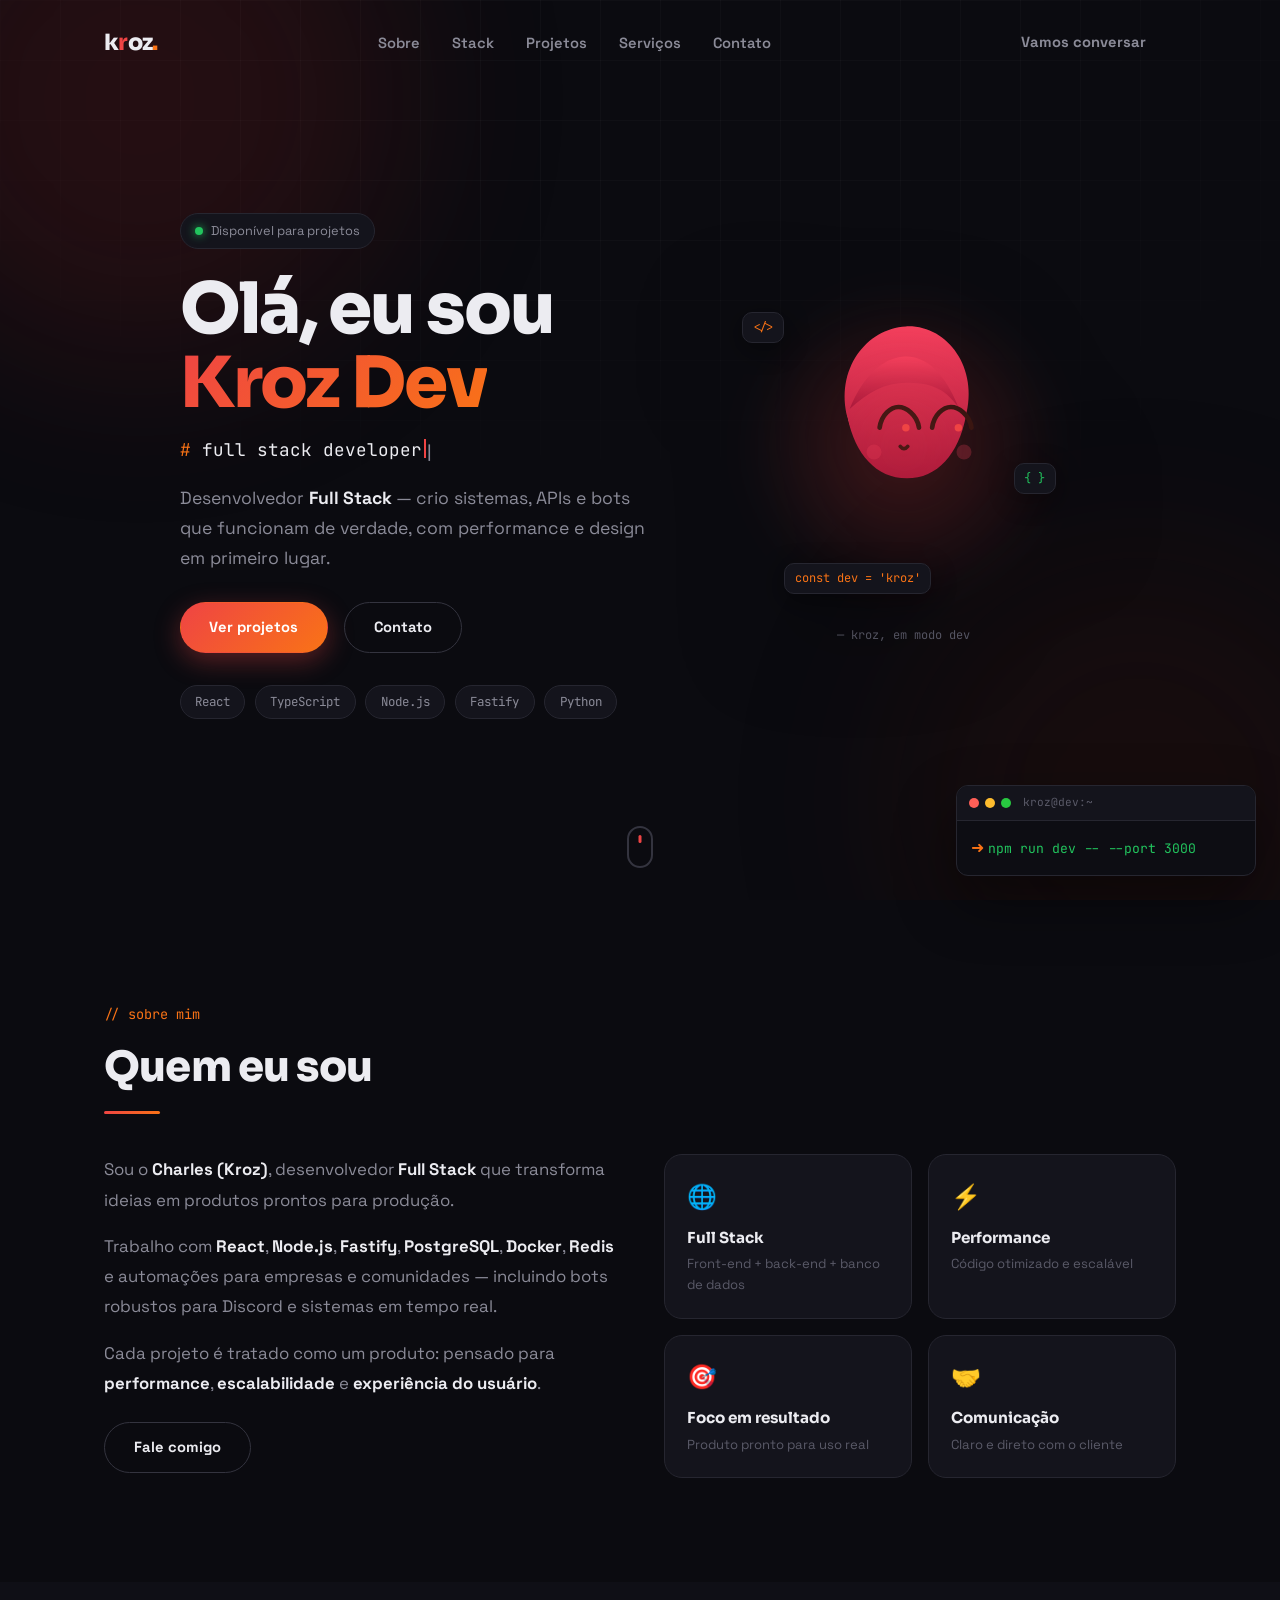
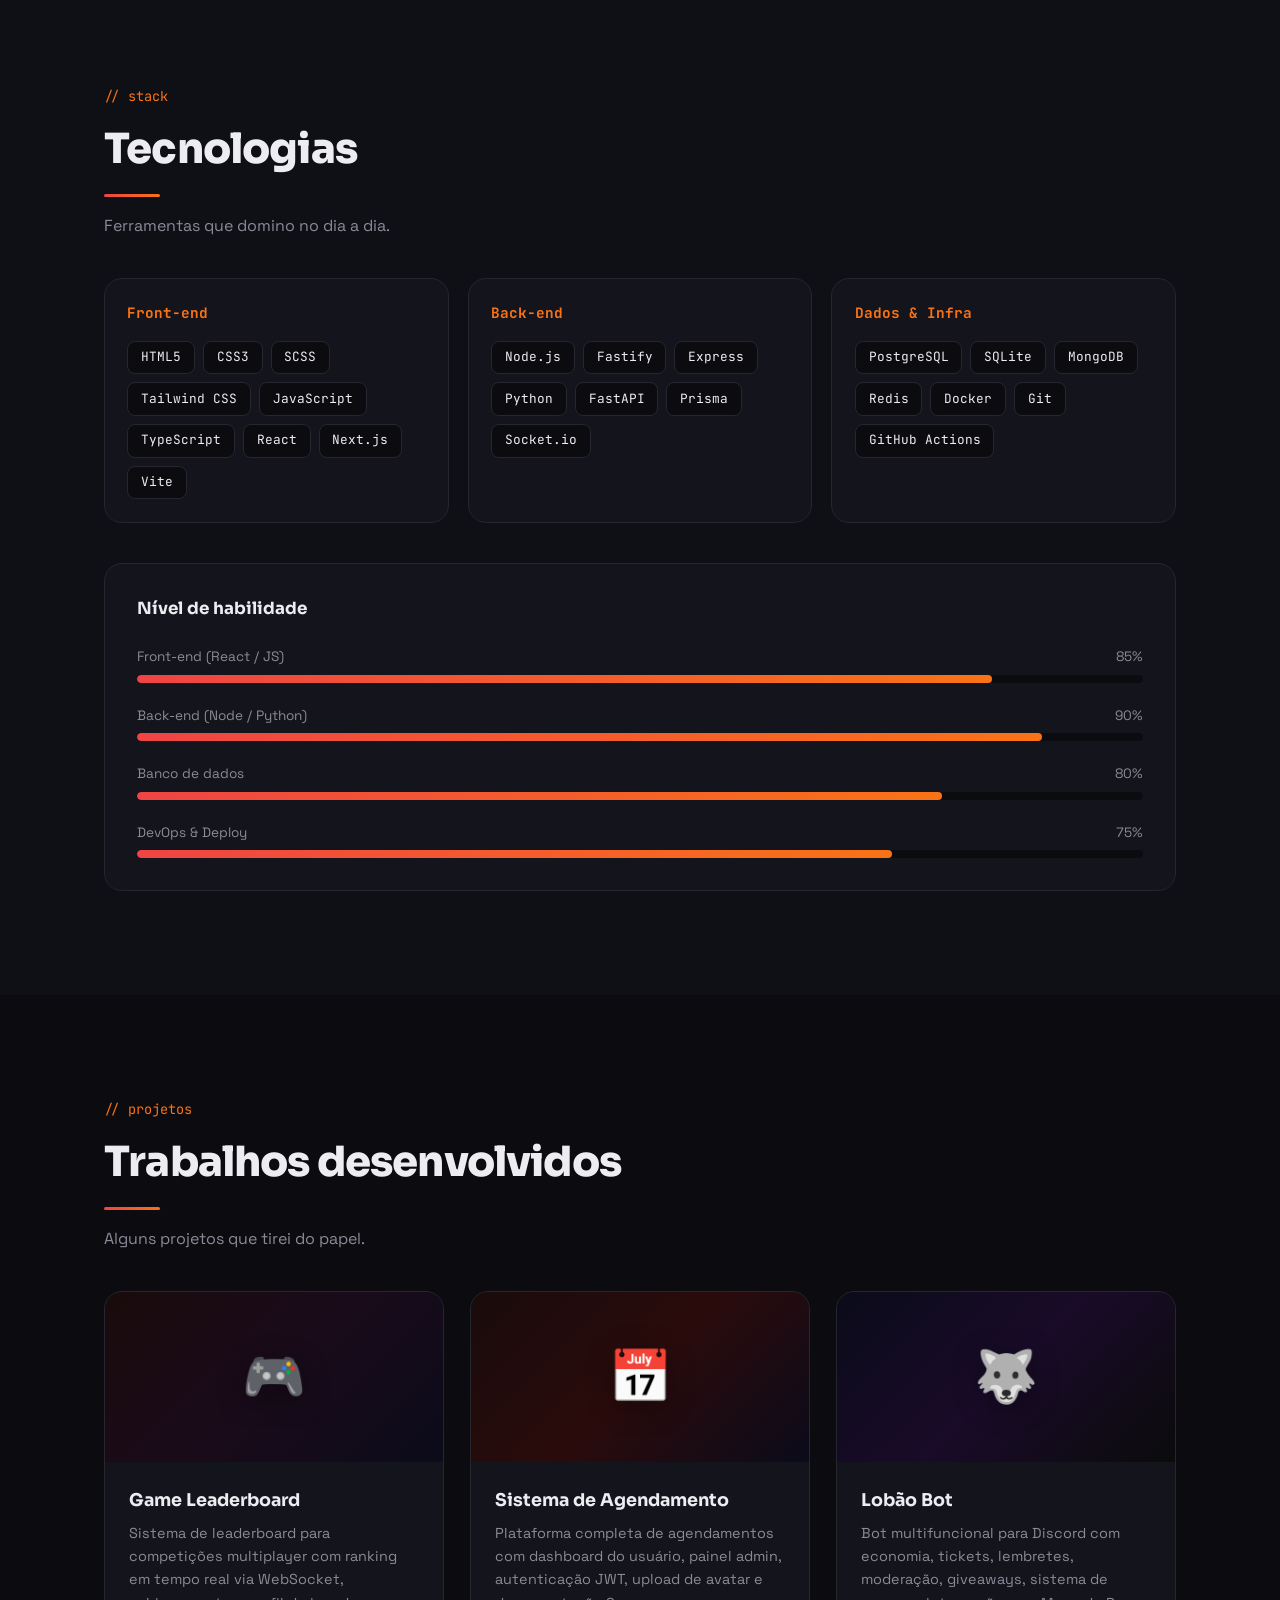
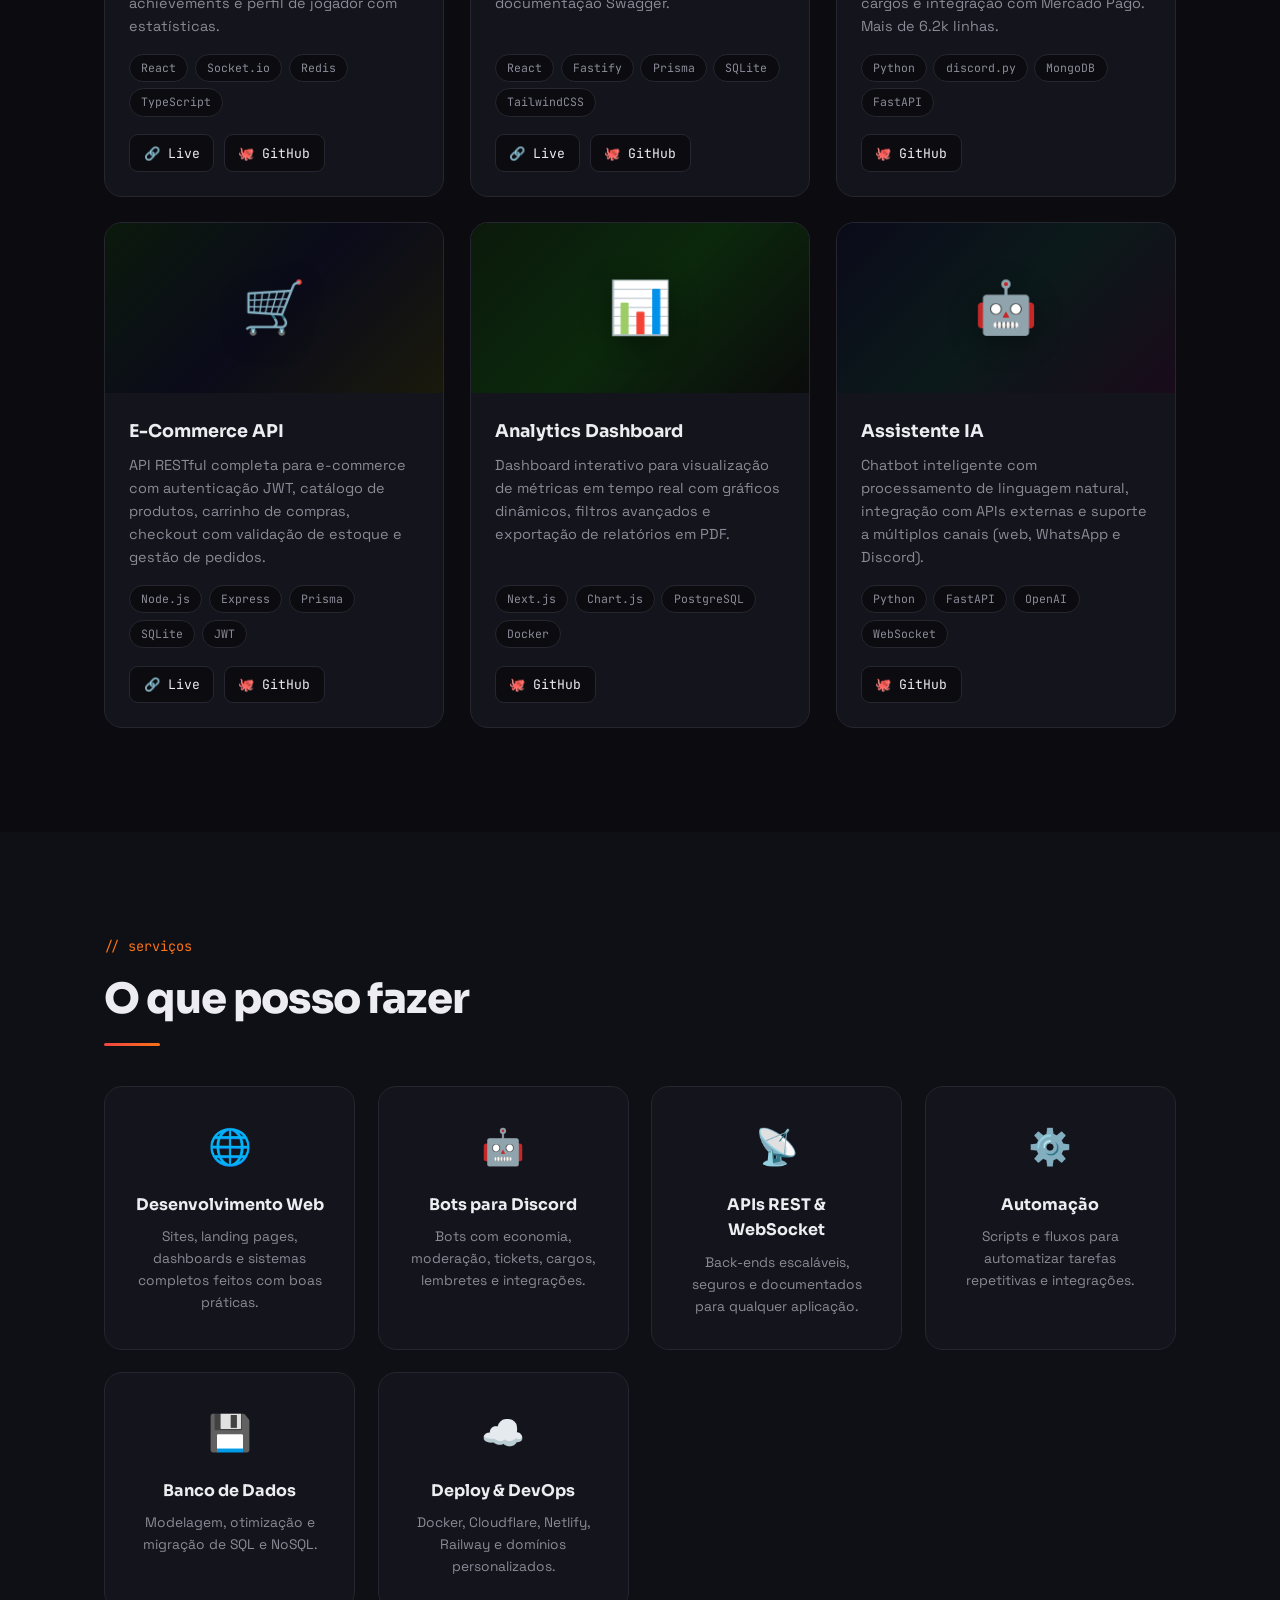
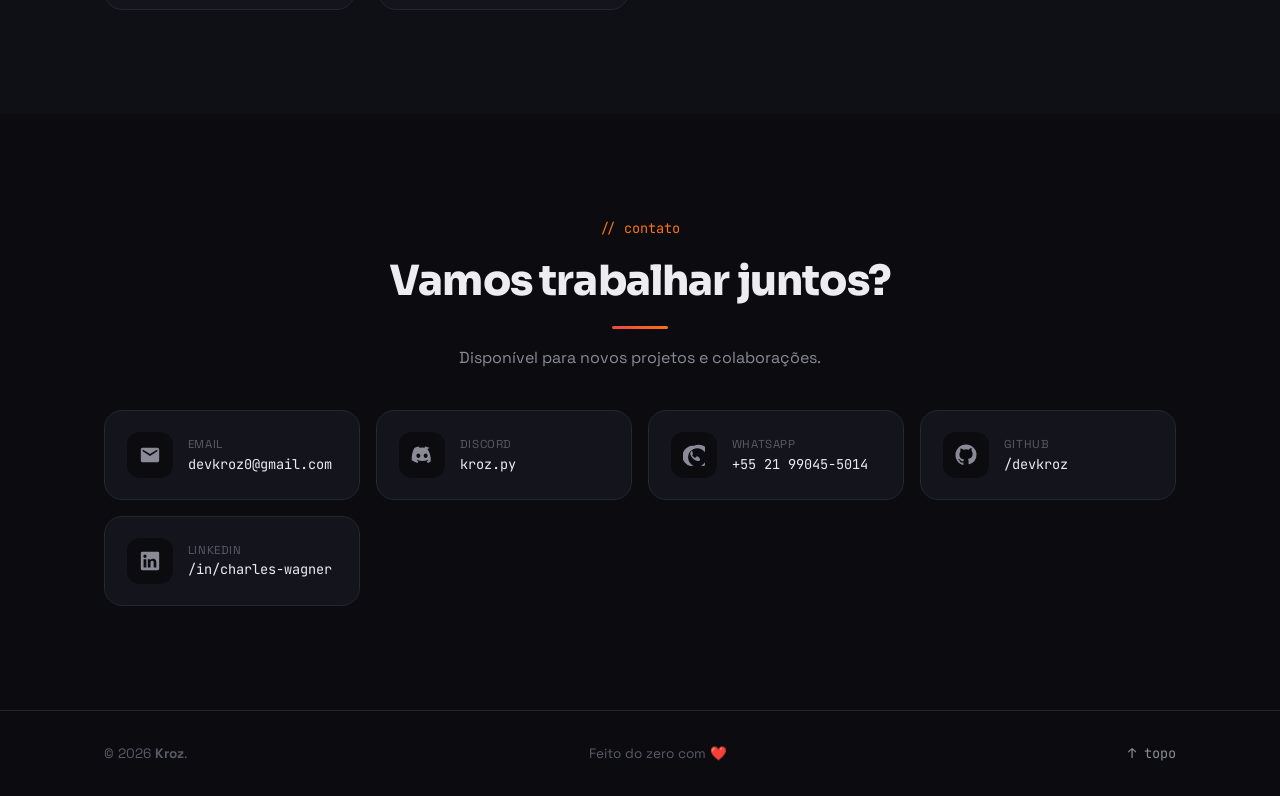
==== src/index.html @ dba3bf81 "feat: reestrutura site em src/ e adiciona deploy via GitHub Pages" ====
<!DOCTYPE html>
<html lang="pt-BR">
<head>
  <meta charset="UTF-8" />
  <meta name="viewport" content="width=device-width, initial-scale=1.0" />
  <title>Kroz — Desenvolvedor Full Stack</title>
  <meta name="description" content="Portfólio de Kroz, desenvolvedor Full Stack. Sistemas, APIs e bots." />
  <link rel="preconnect" href="https://fonts.googleapis.com" />
  <link rel="preconnect" href="https://fonts.gstatic.com" crossorigin />
  <link href="https://fonts.googleapis.com/css2?family=Sora:wght@400;600;700;800&family=Space+Grotesk:wght@400;500;700&family=JetBrains+Mono:wght@400;600&display=swap" rel="stylesheet" />
  <link rel="stylesheet" href="css/main.css" />
</head>
<body>

  <!-- cursor glow -->
  <div class="cursor-glow" aria-hidden="true"></div>

  <!-- progress+blob -->
  <div class="bg-art" aria-hidden="true">
    <div class="blob blob-1"></div>
    <div class="blob blob-2"></div>
    <div class="grid-lines"></div>
  </div>

  <nav class="nav" id="nav">
    <div class="nav-inner">
      <a href="#home" class="logo">k<span>r</span>oz<span class="logo-dot">.</span></a>
      <ul class="nav-links">
        <li><a href="#sobre" class="nav-link">Sobre</a></li>
        <li><a href="#stack" class="nav-link">Stack</a></li>
        <li><a href="#projetos" class="nav-link">Projetos</a></li>
        <li><a href="#servicos" class="nav-link">Serviços</a></li>
        <li><a href="#contato" class="nav-link">Contato</a></li>
      </ul>
      <div class="nav-cta">
        <a href="#contato" class="btn btn-ghost">Vamos conversar</a>
      </div>
      <button class="burger" id="burger" aria-label="menu"><span></span><span></span><span></span></button>
    </div>
  </nav>

  <!-- ======= HERO ======= -->
  <header class="hero" id="home">
    <div class="hero-inner">
      <div class="hero-copy reveal">
        <div class="hero-badge"><span class="dot-live"></span> Disponível para projetos</div>
        <h1 class="hero-title">
          Olá, eu sou<br />
          <span class="grad-text">Kroz Dev</span>
        </h1>
        <p class="hero-sub">
          <span class="role">#</span>
          <span id="typed" class="typed"></span><span class="cursor">|</span>
        </p>
        <p class="hero-desc">
          Desenvolvedor <strong>Full Stack</strong> — crio sistemas, APIs e bots
          que funcionam de verdade, com performance e design em primeiro lugar.
        </p>
        <div class="hero-actions">
          <a href="#projetos" class="btn btn-primary">Ver projetos</a>
          <a href="#contato" class="btn btn-outline">Contato</a>
        </div>
        <div class="hero-pills">
          <span>React</span><span>TypeScript</span><span>Node.js</span><span>Fastify</span><span>Python</span>
        </div>
      </div>

      <!-- anime hero art -->
      <div class="hero-art reveal" aria-hidden="true">
        <div class="art-frame">
          <div class="parallax" data-speed="0.15">
            <div class="art-halo"></div>
            <svg class="anime" viewBox="0 0 320 340" fill="none" xmlns="http://www.w3.org/2000/svg">
              <defs>
                <linearGradient id="hk" x1="0" y1="0" x2="1" y2="1">
                  <stop offset="0" stop-color="#ef4444"/><stop offset="1" stop-color="#f97316"/>
                </linearGradient>
                <linearGradient id="hair" x1="0" y1="0" x2="0" y2="1">
                  <stop offset="0" stop-color="#f43f5e"/><stop offset="1" stop-color="#9f1239"/>
                </linearGradient>
              </defs>
              <!-- head -->
              <ellipse cx="160" cy="120" rx="62" ry="74" fill="#fcd7c8"/>
              <!-- hair back -->
              <path d="M100 140c-14-52 20-96 62-98 44-2 78 44 64 96-8 40-30 66-63 66-33 0-55-26-63-64Z" fill="url(#hair)"/>
              <!-- fringe -->
              <path d="M102 130c16-40 40-56 60-56 22 0 42 18 56 54-16-22-32-26-56-26-22 0-40 10-60 28Z" fill="url(#hair)"/>
              <!-- eyes -->
              <g>
                <path d="M134 150c2-14 12-22 20-22s20 8 22 22" stroke="#1f0f0a" stroke-width="5" stroke-linecap="round" fill="none"/>
                <circle cx="162" cy="150" r="4" fill="#ef4444"/>
                <path d="M190 150c2-14 12-22 20-22s20 8 22 22" stroke="#1f0f0a" stroke-width="5" stroke-linecap="round" fill="none"/>
                <circle cx="218" cy="150" r="4" fill="#ef4444"/>
              </g>
              <!-- blush -->
              <circle cx="128" cy="176" r="8" fill="#f43f5e" opacity="0.25"/>
              <circle cx="224" cy="176" r="8" fill="#f43f5e" opacity="0.25"/>
              <path d="M156 170 q4 5 8 0" stroke="#1f0f0a" stroke-width="4" stroke-linecap="round" fill="none"/>
            </svg>
            <!-- floating code chips -->
            <span class="chip chip-1">&lt;/&gt;</span>
            <span class="chip chip-2">{ }</span>
            <span class="chip chip-3 font-mono">const dev = 'kroz'</span>
          </div>
        </div>
        <div class="art-caption">— kroz, em modo dev</div>
      </div>
    </div>

    <a href="#sobre" class="hero-scroll" aria-label="rolar">
      <span class="mouse"><span class="wheel"></span></span>
    </a>
  </header>

  <!-- ======= SOBRE ======= -->
  <section class="section" id="sobre">
    <div class="container">
      <div class="sec-head reveal">
        <span class="sec-tag">// sobre mim</span>
        <h2 class="sec-title">Quem eu sou</h2>
      </div>
      <div class="about-grid">
        <div class="about-text reveal">
          <p>
            Sou o <strong>Charles (Kroz)</strong>, desenvolvedor <strong>Full Stack</strong> que transforma
            ideias em produtos prontos para produção.
          </p>
          <p>
            Trabalho com <strong>React</strong>, <strong>Node.js</strong>, <strong>Fastify</strong>,
            <strong>PostgreSQL</strong>, <strong>Docker</strong>, <strong>Redis</strong> e automações
            para empresas e comunidades — incluindo bots robustos para Discord e sistemas em tempo real.
          </p>
          <p>
            Cada projeto é tratado como um produto: pensado para <strong>performance</strong>,
            <strong>escalabilidade</strong> e <strong>experiência do usuário</strong>.
          </p>
          <div class="about-cta">
            <a href="#contato" class="btn btn-outline">Fale comigo</a>
          </div>
        </div>
        <div class="about-cards reveal">
          <div class="acard">
            <div class="acard-icon">🌐</div>
            <h4>Full Stack</h4>
            <p>Front-end + back-end + banco de dados</p>
          </div>
          <div class="acard">
            <div class="acard-icon">⚡</div>
            <h4>Performance</h4>
            <p>Código otimizado e escalável</p>
          </div>
          <div class="acard">
            <div class="acard-icon">🎯</div>
            <h4>Foco em resultado</h4>
            <p>Produto pronto para uso real</p>
          </div>
          <div class="acard">
            <div class="acard-icon">🤝</div>
            <h4>Comunicação</h4>
            <p>Claro e direto com o cliente</p>
          </div>
        </div>
      </div>
    </div>
  </section>

  <!-- ======= STACK ======= -->
  <section class="section alt" id="stack">
    <div class="container">
      <div class="sec-head reveal">
        <span class="eyebrow">// stack</span>
        <h2 class="sec-title">Tecnologias</h2>
        <p>Ferramentas que domino no dia a dia.</p>
      </div>
      <div class="stack-grid">
        <div class="stack-cat reveal">
          <h3>Front-end</h3>
          <div class="stack-chips">
            <span>HTML5</span><span>CSS3</span><span>SCSS</span><span>Tailwind CSS</span><span>JavaScript</span><span>TypeScript</span><span>React</span><span>Next.js</span><span>Vite</span>
          </div>
        </div>
        <div class="stack-cat reveal">
          <h3>Back-end</h3>
          <div class="stack-chips">
            <span>Node.js</span><span>Fastify</span><span>Express</span><span>Python</span><span>FastAPI</span><span>Prisma</span><span>Socket.io</span>
          </div>
        </div>
        <div class="stack-cat reveal">
          <h3>Dados &amp; Infra</h3>
          <div class="stack-chips">
            <span>PostgreSQL</span><span>SQLite</span><span>MongoDB</span><span>Redis</span><span>Docker</span><span>Git</span><span>GitHub Actions</span>
          </div>
        </div>
      </div>

      <div class="skills reveal">
        <h3>Nível de habilidade</h3>
        <div class="skills-list">
          <div class="skill">
            <div class="skill-top"><span>Front-end (React / JS)</span><span>85%</span></div>
            <div class="bar"><div class="fill" data-w="85"></div></div>
          </div>
          <div class="skill">
            <div class="skill-top"><span>Back-end (Node / Python)</span><span>90%</span></div>
            <div class="bar"><div class="fill" data-w="90"></div></div>
          </div>
          <div class="skill">
            <div class="skill-top"><span>Banco de dados</span><span>80%</span></div>
            <div class="bar"><div class="fill" data-w="80"></div></div>
          </div>
          <div class="skill">
            <div class="skill-top"><span>DevOps & Deploy</span><span>75%</span></div>
            <div class="bar"><div class="fill" data-w="75"></div></div>
          </div>
        </div>
      </div>
    </div>
  </section>

  <!-- ======= PROJETOS ======= -->
  <section class="section" id="projetos">
    <div class="container">
      <div class="sec-head reveal">
        <span class="eyebrow">// projetos</span>
        <h2 class="sec-title">Trabalhos desenvolvidos</h2>
        <p>Alguns projetos que tirei do papel.</p>
      </div>
      <div class="projects-grid" id="projectsGrid"></div>
    </div>
  </section>

  <!-- ======= SERVICOS ======= -->
  <section class="section alt" id="servicos">
    <div class="container">
      <div class="sec-head reveal">
        <span class="eyebrow">// serviços</span>
        <h2 class="sec-title">O que posso fazer</h2>
      </div>
      <div class="services-grid">
        <div class="svc reveal"><div class="svc-icon">🌐</div><h3>Desenvolvimento Web</h3><p>Sites, landing pages, dashboards e sistemas completos feitos com boas práticas.</p></div>
        <div class="svc reveal"><div class="svc-icon">🤖</div><h3>Bots para Discord</h3><p>Bots com economia, moderação, tickets, cargos, lembretes e integrações.</p></div>
        <div class="svc reveal"><div class="svc-icon">📡</div><h3>APIs REST & WebSocket</h3><p>Back-ends escaláveis, seguros e documentados para qualquer aplicação.</p></div>
        <div class="svc reveal"><div class="svc-icon">⚙️</div><h3>Automação</h3><p>Scripts e fluxos para automatizar tarefas repetitivas e integrações.</p></div>
        <div class="svc reveal"><div class="svc-icon">💾</div><h3>Banco de Dados</h3><p>Modelagem, otimização e migração de SQL e NoSQL.</p></div>
        <div class="svc reveal"><div class="svc-icon">☁️</div><h3>Deploy & DevOps</h3><p>Docker, Cloudflare, Netlify, Railway e domínios personalizados.</p></div>
      </div>
    </div>
  </section>

  <!-- ======= CONTATO ======= -->
  <section class="section" id="contato">
    <div class="container">
      <div class="sec-head reveal center">
        <span class="eyebrow">// contato</span>
        <h2 class="sec-title">Vamos trabalhar juntos?</h2>
        <p>Disponível para novos projetos e colaborações.</p>
      </div>
      <div class="contact-grid" id="contactGrid"></div>
    </div>
  </section>

  <footer class="footer">
    <div class="container footer-inner">
      <span>© 2026 <strong>Kroz</strong>.</span>
      <span>Feito do zero com ❤️</span>
      <a data-foot-link href="#" class="back-top">↑ topo</a>
    </div>
  </footer>

  <!-- floating terminal -->
  <div class="term" id="term" aria-hidden="true">
    <div class="term-head"><span class="t-dot"></span><span class="t-dot"></span><span class="t-dot"></span><span class="t-title">kroz@dev:~</span></div>
    <div class="term-body"><span class="t-prompt">➜</span> <span id="termLine">npm run dev -- --port 3000</span></div>
  </div>

  <script src="js/main.js"></script>
</body>
</html>
---- src/css/main.css ----
/* ============================================================
   KROZ PORTFOLIO — main.css
   Tema: dark, clean, profissional, com acessos animados
   ============================================================ */
:root {
  --bg: #0b0b10;
  --bg2: #0f0f16;
  --card: #14141c;
  --card2: #191923;
  --line: #262630;
  --line2: #34343f;
  --txt: #ececf1;
  --muted: #8b8b98;
  --dim: #5a5a68;

  --accent: #ef4444;
  --accent2: #f97316;
  --grad: linear-gradient(135deg, var(--accent), var(--accent2));

  --font-title: 'Sora', sans-serif;
  --font-body: 'Space Grotesk', sans-serif;
  --font-mono: 'JetBrains Mono', monospace;

  --radius: 18px;
  --shadow-sm: 0 6px 24px rgba(0,0,0,0.35);
  --shadow-lg: 0 24px 60px rgba(0,0,0,0.45);
}

* { box-sizing: border-box; margin: 0; padding: 0; }
html { scroll-behavior: smooth; }
body {
  font-family: var(--font-body);
  background: var(--bg);
  color: var(--txt);
  line-height: 1.6;
  overflow-x: hidden;
  -webkit-font-smoothing: antialiased;
}
::selection { background: var(--accent); color: #fff; }
a { color: inherit; text-decoration: none; }

.container { max-width: 1120px; margin: 0 auto; padding: 0 1.5rem; }
.font-mono { font-family: var(--font-mono); }

/* ---------- background art ---------- */
.bg-art { position: fixed; inset: 0; z-index: -2; overflow: hidden; }
.blob { position: absolute; border-radius: 50%; filter: blur(90px); opacity: 0.22; animation: float 16s ease-in-out infinite; }
.blob-1 { width: 520px; height: 520px; background: #7f1d1d; top: -160px; left: -120px; }
.blob-2 { width: 480px; height: 480px; background: #431407; bottom: -140px; right: -100px; animation-delay: -6s; }
@keyframes float { 0%,100% { transform: translate(0,0) scale(1); } 50% { transform: translate(30px,-30px) scale(1.1); } }
.grid-lines {
  position: absolute; inset: 0;
  background-image:
    linear-gradient(rgba(255,255,255,0.025) 1px, transparent 1px),
    linear-gradient(90deg, rgba(255,255,255,0.025) 1px, transparent 1px);
  background-size: 60px 60px;
  mask-image: radial-gradient(ellipse 70% 60% at 50% 0%, #000 40%, transparent 100%);
}

/* cursor glow */
.cursor-glow {
  position: fixed; width: 340px; height: 340px; border-radius: 50%;
  background: radial-gradient(circle, rgba(239,68,68,0.10), transparent 60%);
  pointer-events: none; z-index: 0; transform: translate(-50%,-50%);
  transition: opacity 0.3s; opacity: 0;
}
@media (hover:hover) { .cursor-glow { transition: transform 0.12s linear, opacity 0.3s; } }

/* ---------- buttons ---------- */
.btn {
  display: inline-flex; align-items: center; justify-content: center;
  padding: 0.8rem 1.8rem; border-radius: 999px; font-weight: 700;
  font-family: var(--font-body); font-size: 0.92rem; cursor: pointer;
  transition: all 0.25s cubic-bezier(.2,.7,.2,1); border: 1px solid transparent;
  white-space: nowrap;
}
.btn-primary { background: var(--grad); color: #fff; box-shadow: 0 8px 26px rgba(239,68,68,0.35); }
.btn-primary:hover { transform: translateY(-3px); box-shadow: 0 14px 34px rgba(239,68,68,0.45); }
.btn-outline { border-color: var(--line2); color: var(--txt); background: transparent; }
.btn-outline:hover { border-color: var(--accent); color: var(--accent); transform: translateY(-3px); }
.btn-ghost { color: var(--muted); }
.btn-ghost:hover { color: var(--txt); }

/* ---------- navbar ---------- */
.nav {
  position: fixed; top: 0; left: 0; right: 0; z-index: 100;
  transition: background 0.3s, box-shadow 0.3s, backdrop-filter 0.3s;
  padding: 1.1rem 0;
}
.nav.scrolled { background: rgba(11,11,16,0.8); backdrop-filter: blur(14px); box-shadow: 0 1px 0 var(--line); padding: 0.7rem 0; }
.nav-inner { max-width: 1120px; margin: 0 auto; padding: 0 1.5rem; display: flex; align-items: center; justify-content: space-between; gap: 1.5rem; }
.logo { font-family: var(--font-title); font-weight: 800; font-size: 1.4rem; letter-spacing: -0.03em; }
.logo span { color: var(--accent); }
.logo .logo-dot { color: var(--accent2); }
.nav-links { display: flex; gap: 2rem; list-style: none; }
.nav-link { position: relative; color: var(--muted); font-size: 0.92rem; font-weight: 600; transition: color 0.2s; }
.nav-link::after { content: ''; position: absolute; left: 0; bottom: -6px; width: 100%; height: 2px; background: var(--grad); border-radius: 2px; transform: scaleX(0); transform-origin: left; transition: transform 0.25s; }
.nav-link:hover, .nav-link.active { color: var(--txt); }
.nav-link:hover::after, .nav-link.active::after { transform: scaleX(1); }
.burger { display: none; flex-direction: column; gap: 5px; background: none; border: none; cursor: pointer; padding: 4px; }
.burger span { width: 24px; height: 2px; background: var(--txt); border-radius: 2px; transition: 0.3s; }
.burger.open span:nth-child(1) { transform: translateY(7px) rotate(45deg); }
.burger.open span:nth-child(2) { opacity: 0; }
.burger.open span:nth-child(3) { transform: translateY(-7px) rotate(-45deg); }

/* ---------- hero ---------- */
.hero { min-height: 100vh; display: flex; flex-direction: column; justify-content: center; position: relative; padding: 6rem 0 4rem; }
.hero-inner { max-width: 1120px; margin: 0 auto; padding: 0 1.5rem; display: grid; grid-template-columns: 1.1fr 0.9fr; gap: 3rem; align-items: center; }
.hero-badge { display: inline-flex; align-items: center; gap: 0.5rem; background: var(--card); border: 1px solid var(--line); border-radius: 999px; padding: 0.4rem 0.9rem; font-size: 0.8rem; color: var(--muted); margin-bottom: 1.5rem; }
.dot-live { width: 8px; height: 8px; border-radius: 50%; background: #22c55e; box-shadow: 0 0 10px #22c55e; animation: pulse 1.6s infinite; }
@keyframes pulse { 0%,100%{opacity:1} 50%{opacity:0.35} }
.hero-title { font-family: var(--font-title); font-weight: 800; font-size: clamp(2.6rem, 6vw, 4.4rem); line-height: 1.05; letter-spacing: -0.03em; margin-bottom: 1rem; }
.grad-text { background: var(--grad); -webkit-background-clip: text; background-clip: text; color: transparent; }
.hero-sub { font-family: var(--font-mono); color: var(--muted); font-size: 1.1rem; margin-bottom: 1.2rem; min-height: 1.6rem; }
.hero-sub .role { color: var(--accent2); }
.typed { color: var(--txt); }
.cursor { display: inline-block; width: 2px; height: 1.1em; background: var(--accent); vertical-align: -0.15em; margin-left: 2px; animation: blink 0.9s step-end infinite; }
@keyframes blink { 50% { opacity: 0; } }
.hero-desc { color: var(--muted); font-size: 1.1rem; max-width: 30rem; line-height: 1.7; margin-bottom: 1.8rem; }
.hero-desc strong { color: var(--txt); }
.hero-actions { display: flex; gap: 1rem; flex-wrap: wrap; margin-bottom: 2rem; }
.hero-pills { display: flex; gap: 0.6rem; flex-wrap: wrap; }
.hero-pills span { background: var(--card); border: 1px solid var(--line); color: var(--muted); padding: 0.35rem 0.9rem; border-radius: 999px; font-size: 0.78rem; font-family: var(--font-mono); }

/* anime hero art */
.hero-art { display: flex; flex-direction: column; align-items: center; }
.art-frame { position: relative; width: 300px; height: 320px; filter: drop-shadow(0 20px 50px rgba(0,0,0,0.5)); }
.art-halo { position: absolute; inset: -30px; border-radius: 50%; background: radial-gradient(circle, rgba(239,68,68,0.25), transparent 60%); filter: blur(20px); animation: breathe 5s ease-in-out infinite; }
@keyframes breathe { 0%,100%{transform:scale(1);opacity:.8} 50%{transform:scale(1.08);opacity:1} }
.anime { width: 100%; height: 100%; }
.chip { position: absolute; background: var(--card); border: 1px solid var(--line); border-radius: 10px; padding: 0.3rem 0.6rem; font-family: var(--font-mono); font-size: 0.75rem; color: var(--accent2); box-shadow: var(--shadow-sm); animation: bob 4s ease-in-out infinite; }
.chip-1 { top: 8%; left: -12px; }
.chip-2 { top: 55%; right: -2px; animation-delay: -1s; color: #22c55e; }
.chip-3 { bottom: 4%; left: 10%; animation-delay: -2s; }
@keyframes bob { 0%,100%{transform:translateY(0) rotate(-2deg)} 50%{transform:translateY(-8px) rotate(2deg)} }
.art-caption { margin-top: 1.2rem; font-family: var(--font-mono); font-size: 0.75rem; color: var(--dim); }

.hero-scroll { position: absolute; bottom: 2rem; left: 50%; transform: translateX(-50%); }
.mouse { display: block; width: 26px; height: 42px; border: 2px solid var(--line2); border-radius: 14px; position: relative; }
.wheel { position: absolute; top: 7px; left: 50%; width: 3px; height: 8px; background: var(--accent); border-radius: 2px; transform: translateX(-50%); animation: scroll 1.6s infinite; }
@keyframes scroll { 0%{opacity:1;transform:translate(-50%,0)} 100%{opacity:0;transform:translate(-50%,14px)} }

/* ---------- sections ---------- */
.section { padding: 6.5rem 0; }
.section.alt { background: var(--bg2); }
.sec-head { margin-bottom: 2.5rem; }
.sec-head.center { text-align: center; }
.eyeebrow, .sec-tag, .eyebrow { font-family: var(--font-mono); color: var(--accent2); font-size: 0.85rem; display: block; margin-bottom: 0.5rem; }
.sec-title { font-family: var(--font-title); font-size: clamp(1.8rem, 4vw, 2.6rem); font-weight: 800; letter-spacing: -0.02em; }
.sec-title::after { content: ''; display: block; width: 3.5rem; height: 3px; background: var(--grad); border-radius: 2px; margin-top: 0.7rem; }
.sec-head.center .sec-title::after { margin: 0.7rem auto 0; }
.sec-head p { color: var(--muted); margin-top: 1rem; }

/* ---------- reveal animation ---------- */
.reveal { opacity: 0; transform: translateY(34px); transition: opacity 0.8s ease, transform 0.8s cubic-bezier(.2,.7,.2,1); }
.reveal.in { opacity: 1; transform: translateY(0); }
.reveal[data-delay="1"] { transition-delay: 0.12s; }
.reveal[data-delay="2"] { transition-delay: 0.24s; }
.reveal[data-delay="3"] { transition-delay: 0.36s; }

/* ---------- about ---------- */
.about-grid { display: grid; grid-template-columns: 1fr 1fr; gap: 3rem; align-items: start; }
.about-text p { color: var(--muted); font-size: 1.05rem; line-height: 1.8; margin-bottom: 1rem; }
.about-text strong { color: var(--txt); }
.about-cta { margin-top: 1.5rem; }
.about-cards { display: grid; grid-template-columns: 1fr 1fr; gap: 1rem; }
.acard { background: var(--card); border: 1px solid var(--line); border-radius: var(--radius); padding: 1.4rem; transition: all 0.3s; }
.acard:hover { transform: translateY(-5px); border-color: var(--accent); box-shadow: var(--shadow-sm); }
.acard-icon { font-size: 1.5rem; margin-bottom: 0.6rem; }
.acard h4 { font-family: var(--font-title); font-size: 0.95rem; margin-bottom: 0.2rem; }
.acard p { color: var(--dim); font-size: 0.82rem; }

/* ---------- stack ---------- */
.stack-grid { display: grid; grid-template-columns: repeat(auto-fit, minmax(260px,1fr)); gap: 1.2rem; margin-bottom: 2.5rem; }
.stack-cat { background: var(--card); border: 1px solid var(--line); border-radius: var(--radius); padding: 1.4rem; }
.stack-cat h3 { font-family: var(--font-mono); font-size: 0.9rem; color: var(--accent2); margin-bottom: 1rem; }
.stack-chips { display: flex; flex-wrap: wrap; gap: 0.5rem; }
.stack-chips span { background: var(--bg); border: 1px solid var(--line); color: var(--txt); padding: 0.35rem 0.8rem; border-radius: 8px; font-size: 0.8rem; font-family: var(--font-mono); transition: 0.2s; }
.stack-chips span:hover { border-color: var(--accent); color: var(--accent); transform: translateY(-2px); }

.skills { background: var(--card); border: 1px solid var(--line); border-radius: var(--radius); padding: 2rem; }
.skills h3 { font-family: var(--font-title); margin-bottom: 1.5rem; font-size: 1.05rem; }
.skills-list { display: flex; flex-direction: column; gap: 1.4rem; }
.skill-top { display: flex; justify-content: space-between; font-size: 0.85rem; color: var(--muted); margin-bottom: 0.4rem; }
.bar { height: 8px; background: var(--bg); border-radius: 6px; overflow: hidden; }
.fill { height: 100%; width: 0; background: var(--grad); border-radius: 6px; transition: width 1.2s cubic-bezier(.2,.7,.2,1); }

/* ---------- projects ---------- */
.projects-grid { display: grid; grid-template-columns: repeat(auto-fill,minmax(320px,1fr)); gap: 1.6rem; }
.pcard { background: var(--card); border: 1px solid var(--line); border-radius: var(--radius); overflow: hidden; transition: all 0.35s; display: flex; flex-direction: column; }
.pcard:hover { transform: translateY(-8px); border-color: var(--accent); box-shadow: var(--shadow-lg); }
.pcard-art { height: 170px; display: flex; align-items: center; justify-content: center; font-size: 3.2rem; position: relative; overflow: hidden; }
.pcard-art-grad { position: absolute; inset: 0; opacity: 0.9; transition: transform 0.5s; }
.pcard:hover .pcard-art-grad { transform: scale(1.08); }
.pcard-art-emoji { position: relative; filter: drop-shadow(0 6px 14px rgba(0,0,0,0.4)); transition: transform 0.4s; }
.pcard:hover .pcard-art-emoji { transform: translateY(-6px) scale(1.1); }
.pcard-body { padding: 1.5rem; display: flex; flex-direction: column; flex: 1; }
.pcard-body h3 { font-family: var(--font-title); font-size: 1.1rem; margin-bottom: 0.5rem; }
.pcard-body p { color: var(--muted); font-size: 0.9rem; flex: 1; margin-bottom: 1rem; line-height: 1.6; }
.pcard-tags { display: flex; gap: 0.4rem; flex-wrap: wrap; margin-bottom: 1.1rem; }
.pcard-tags span { background: var(--bg); border: 1px solid var(--line); color: var(--muted); padding: 0.25rem 0.7rem; border-radius: 999px; font-size: 0.72rem; font-family: var(--font-mono); }
.pcard-links { display: flex; gap: 0.6rem; }
.pcard-links a { display: inline-flex; align-items: center; gap: 0.35rem; background: var(--bg); border: 1px solid var(--line); color: var(--txt); padding: 0.45rem 0.85rem; border-radius: 9px; font-size: 0.82rem; font-family: var(--font-mono); transition: 0.2s; }
.pcard-links a:hover { background: rgba(239,68,68,0.12); border-color: var(--accent); color: var(--accent); }

/* grad art for each project */
.grad-0 { background: linear-gradient(135deg,#1a0a0a,#2d0a0a,#0a0a1a); }
.grad-1 { background: linear-gradient(135deg,#0a0a1a,#1a0a2a,#0a0a0a); }
.grad-2 { background: linear-gradient(135deg,#0a1a0a,#0a0a1a,#1a1a0a); }
.grad-3 { background: linear-gradient(135deg,#0a1a0a,#0a2a0a,#0a0a0a); }
.grad-4 { background: linear-gradient(135deg,#0a0a1a,#0a1a1a,#1a0a1a); }
.grad-5 { background: linear-gradient(135deg,#1a0a0a,#1a0a1a,#0a0a1a); }

/* ---------- services ---------- */
.services-grid { display: grid; grid-template-columns: repeat(auto-fit,minmax(250px,1fr)); gap: 1.4rem; }
.svc { background: var(--card); border: 1px solid var(--line); border-radius: var(--radius); padding: 2rem 1.6rem; text-align: center; transition: all 0.3s; }
.svc:hover { transform: translateY(-6px); border-color: var(--accent); box-shadow: var(--shadow-sm); }
.svc-icon { font-size: 2.2rem; margin-bottom: 1rem; }
.svc h3 { font-family: var(--font-title); font-size: 1rem; margin-bottom: 0.5rem; }
.svc p { color: var(--muted); font-size: 0.86rem; line-height: 1.6; }

/* ---------- contact ---------- */
.contact-grid { display: grid; grid-template-columns: repeat(auto-fit,minmax(220px,1fr)); gap: 1rem; margin-top: 2rem; }
.ccard { background: var(--card); border: 1px solid var(--line); border-radius: var(--radius); padding: 1.3rem 1.4rem; display: flex; align-items: center; gap: 0.9rem; transition: all 0.3s; }
.ccard:hover { transform: translateY(-4px); border-color: var(--accent); box-shadow: var(--shadow-sm); }
.ccard:hover .ccard-icon { color: var(--brand, var(--accent)); border-color: var(--brand, var(--accent)); box-shadow: 0 0 0 4px color-mix(in srgb, var(--brand, var(--accent)) 14%, transparent); }
.ccard-icon { width: 46px; height: 46px; border-radius: 13px; background: var(--bg); display: grid; place-items: center; flex-shrink: 0; transition: all 0.3s; }
.ccard-icon svg { width: 22px; height: 22px; color: var(--muted); transition: color 0.3s; }
.ccard:hover .ccard-icon svg { color: var(--brand, var(--accent)); }
.ccard-body { overflow: hidden; }
.ccard-label { font-size: 0.72rem; color: var(--dim); text-transform: uppercase; letter-spacing: 0.05em; }
.ccard-value { font-family: var(--font-mono); font-size: 0.85rem; color: var(--txt); white-space: nowrap; overflow: hidden; text-overflow: ellipsis; }

/* ---------- footer ---------- */
.footer { border-top: 1px solid var(--line); padding: 2rem 0; }
.footer-inner { display: flex; align-items: center; justify-content: space-between; gap: 1rem; color: var(--dim); font-size: 0.85rem; flex-wrap: wrap; }
.back-top { font-family: var(--font-mono); color: var(--muted); transition: color 0.2s; }
.back-top:hover { color: var(--accent); }

/* ---------- floating terminal ---------- */
.term { position: fixed; right: -320px; bottom: 24px; width: 300px; background: #0d0d13; border: 1px solid var(--line); border-radius: 12px; box-shadow: var(--shadow-lg); transition: transform 0.5s cubic-bezier(.2,.7,.2,1); z-index: 90; overflow: hidden; }
.term.show { transform: translateX(-344px); }
.term-head { display: flex; align-items: center; gap: 6px; padding: 0.5rem 0.75rem; background: #14141c; border-bottom: 1px solid var(--line); }
.t-dot { width: 10px; height: 10px; border-radius: 50%; }
.t-dot:nth-child(1){background:#ff5f57}.t-dot:nth-child(2){background:#febc2e}.t-dot:nth-child(3){background:#28c840}
.t-title { margin-left: 6px; font-family: var(--font-mono); font-size: 0.7rem; color: var(--dim); }
.term-body { padding: 0.9rem; }
.t-prompt { color: var(--accent2); font-family: var(--font-mono); }
#termLine { font-family: var(--font-mono); color: #22c55e; font-size: 0.82rem; }

/* ---------- responsive ---------- */
@media (max-width: 860px) {
  .hero-inner { grid-template-columns: 1fr; gap: 2rem; text-align: center; }
  .about-grid { grid-template-columns: 1fr; }
  .hero-desc { margin: 0 auto 1.8rem; }
  .hero-actions, .hero-pills { justify-content: center; }
  .nav-cta { display: none; }
}
@media (max-width: 640px) {
  .nav-links { position: fixed; top: 0; right: -100%; width: 70%; height: 100vh; background: var(--bg2); flex-direction: column; align-items: center; justify-content: center; gap: 2rem; transition: right 0.4s; z-index: 99; border-left: 1px solid var(--line); }
  .nav-links.open { right: 0; }
  .burger { display: flex; z-index: 100; }
  .sec-head p { } .about-cards { grid-template-columns: 1fr; }
  .section { padding: 4rem 0; }
  .term { width: 260px; }
  .term.show { transform: translateX(-284px); }
  .cursor-glow { display: none; }
}
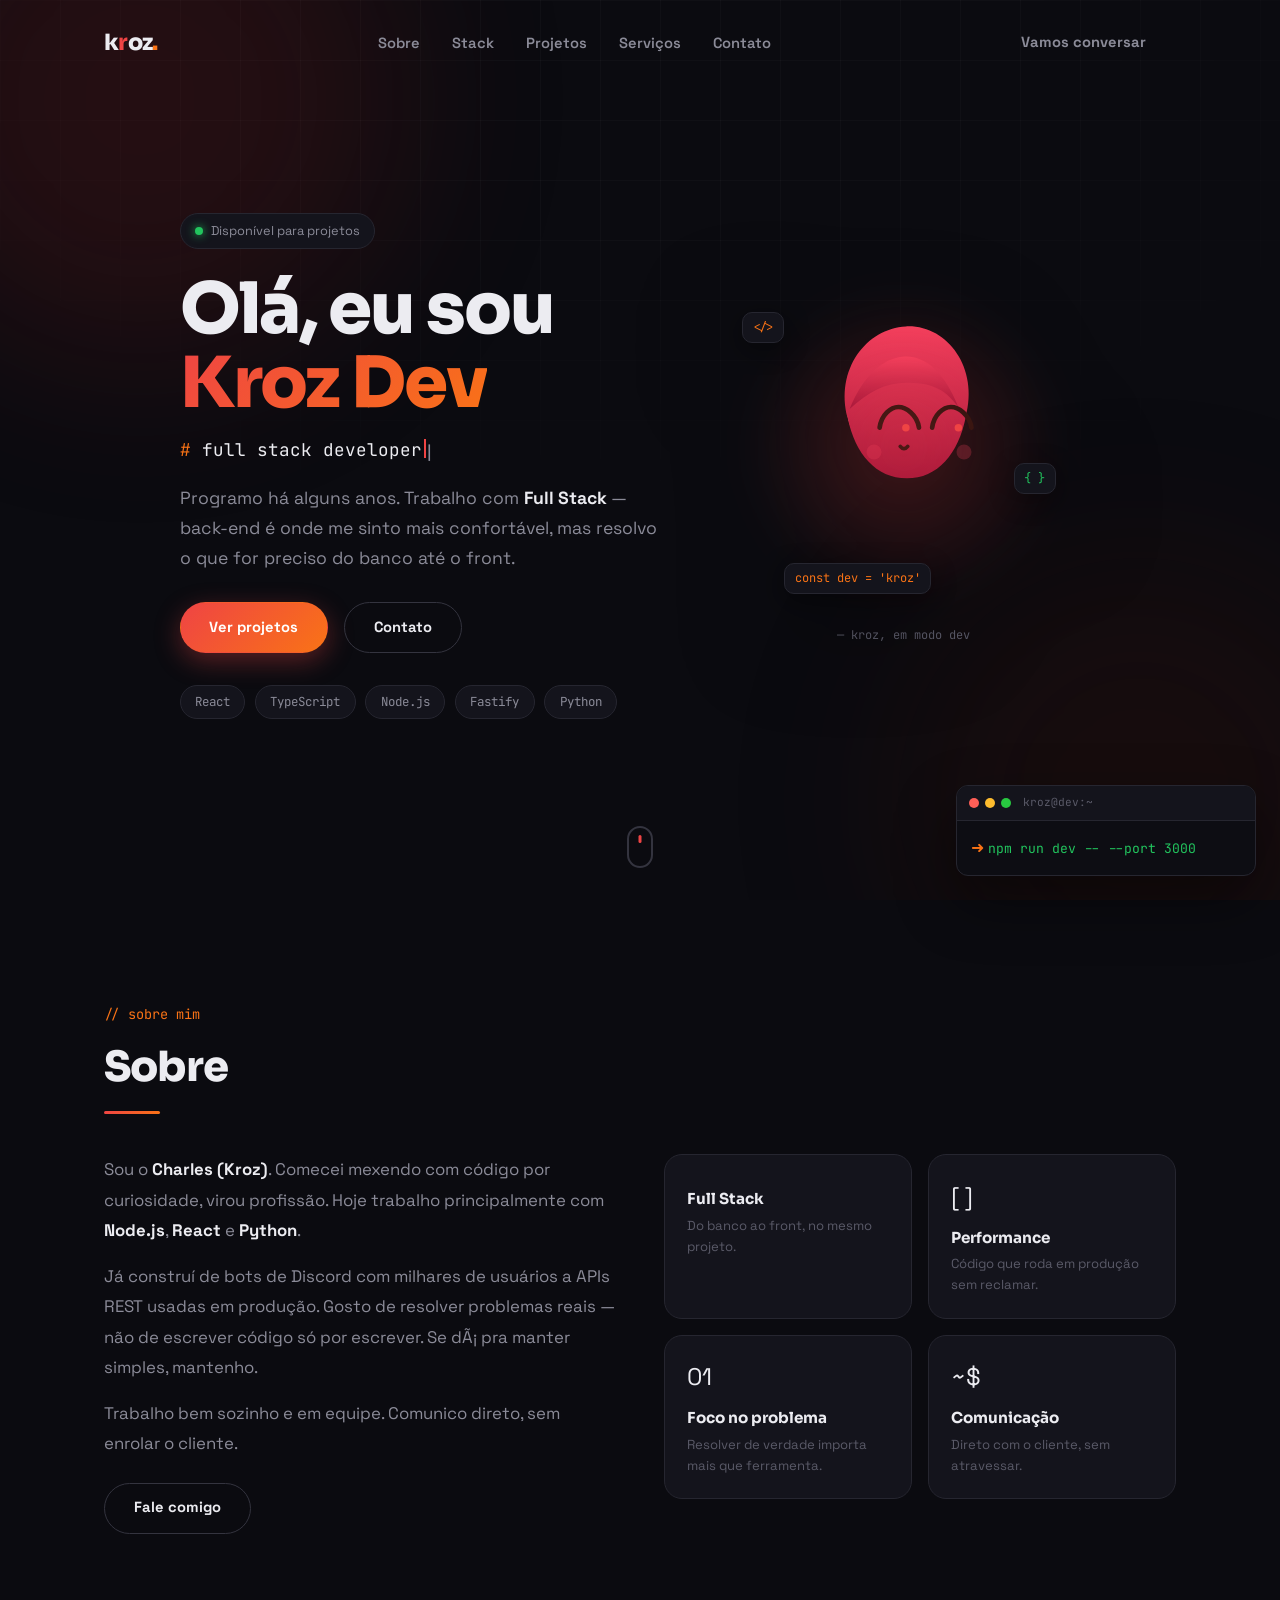
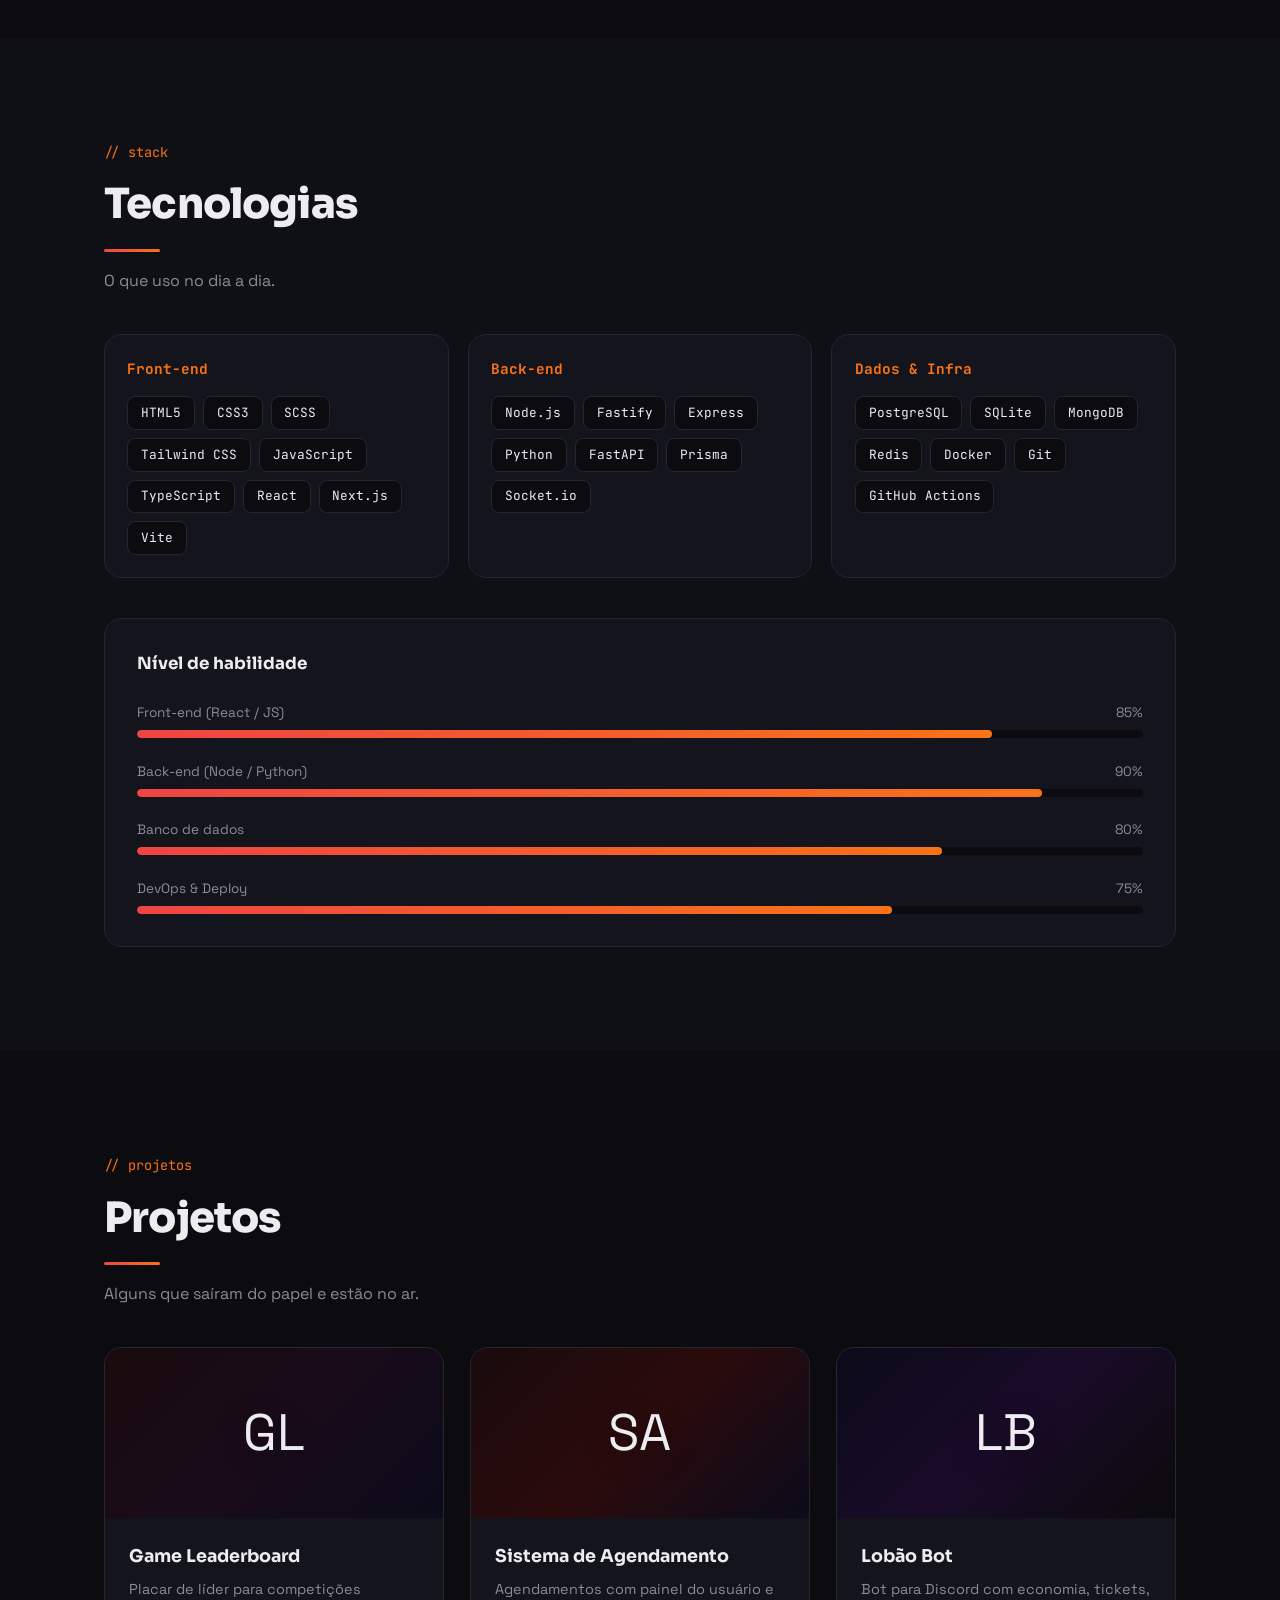
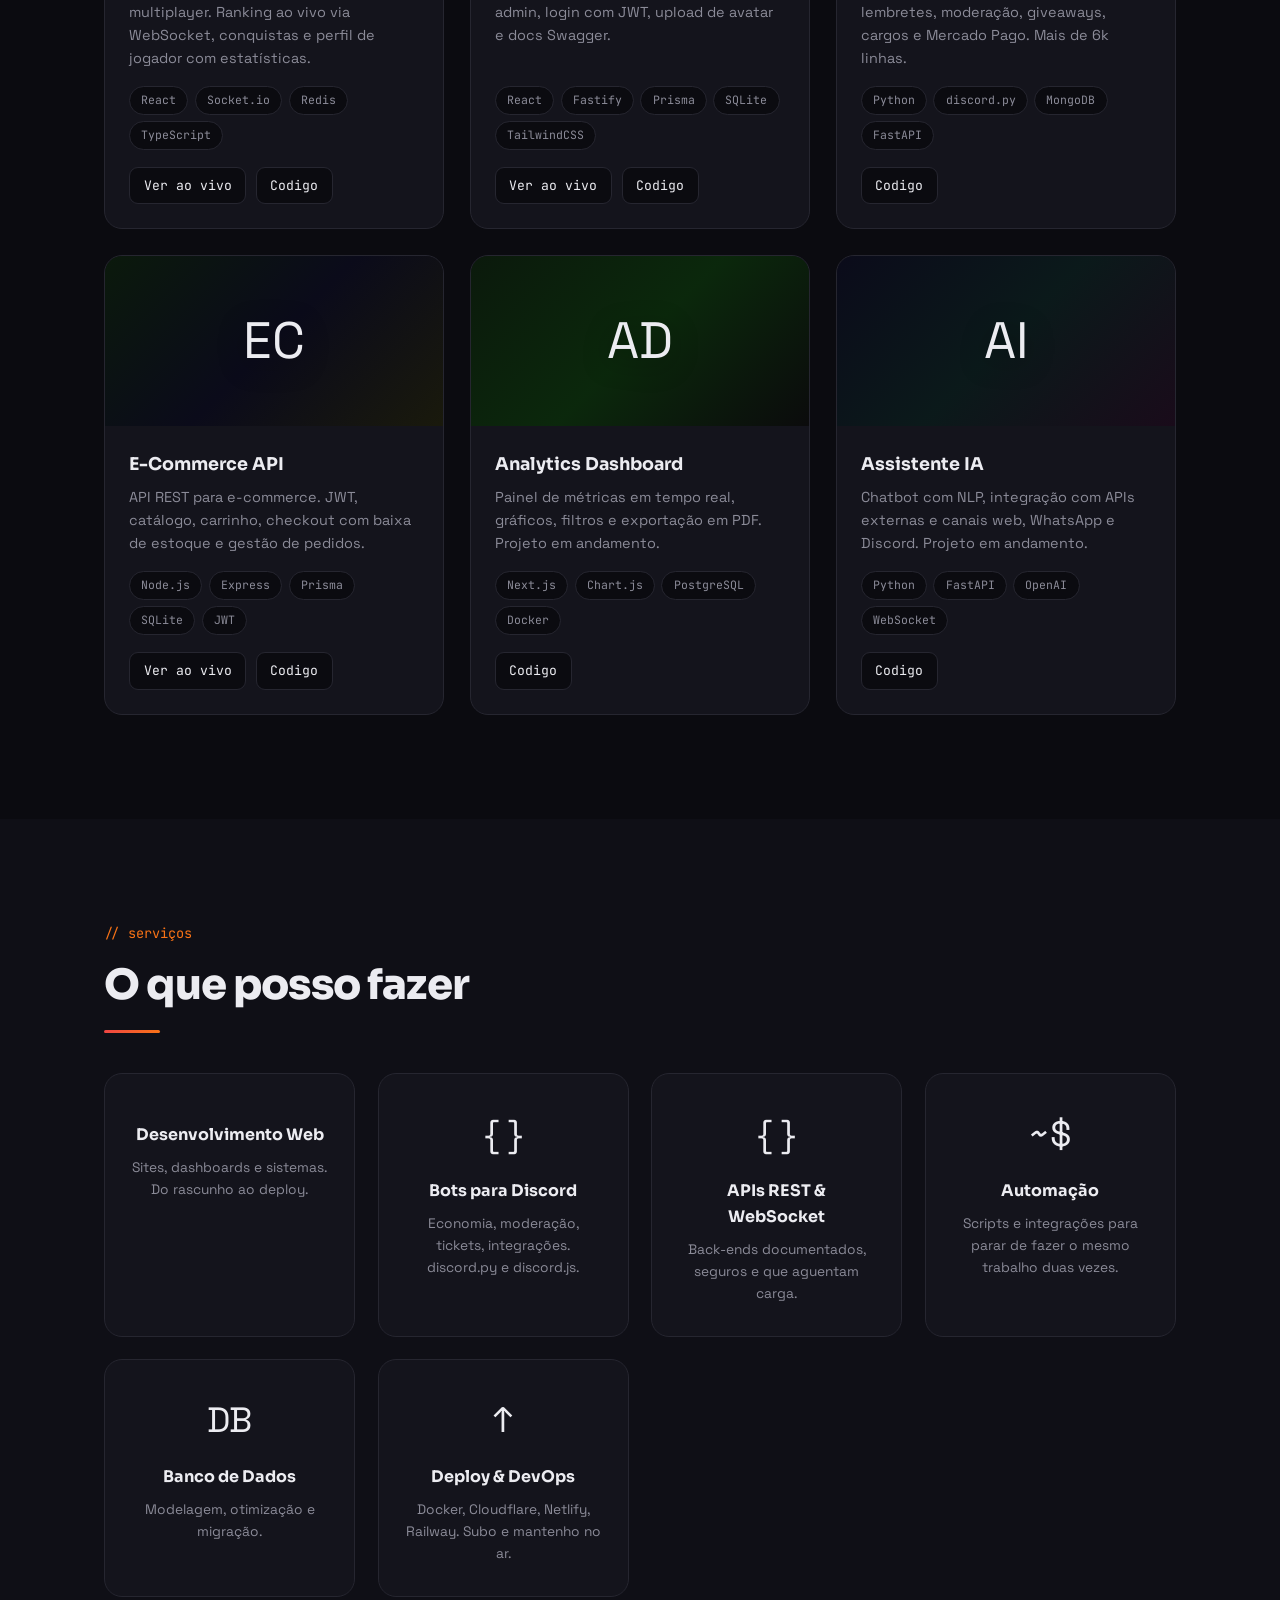
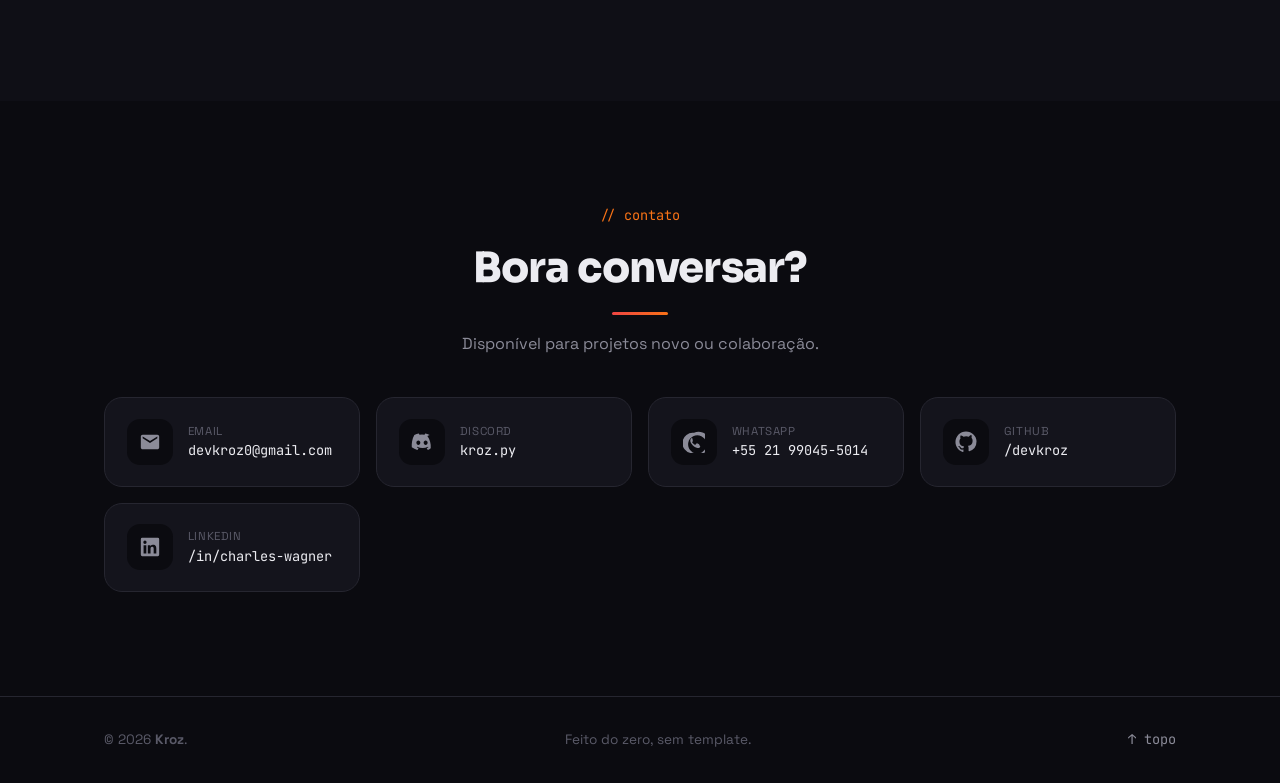
==== commit 0dc3c387: "Remove emojis and rewrite copy to sound less generic" ====
--- a/src/index.html
+++ b/src/index.html
@@ -52,9 +52,10 @@
           <span class="role">#</span>
           <span id="typed" class="typed"></span><span class="cursor">|</span>
         </p>
-        <p class="hero-desc">
-          Desenvolvedor <strong>Full Stack</strong> — crio sistemas, APIs e bots
-          que funcionam de verdade, com performance e design em primeiro lugar.
+          <p class="hero-desc">
+          Programo há alguns anos. Trabalho com <strong>Full Stack</strong> —
+          back-end é onde me sinto mais confortável, mas resolvo o que for preciso
+          do banco até o front.
         </p>
         <div class="hero-actions">
           <a href="#projetos" class="btn btn-primary">Ver projetos</a>
@@ -117,22 +118,23 @@
     <div class="container">
       <div class="sec-head reveal">
         <span class="sec-tag">// sobre mim</span>
-        <h2 class="sec-title">Quem eu sou</h2>
+        <h2 class="sec-title">Sobre</h2>
       </div>
       <div class="about-grid">
         <div class="about-text reveal">
           <p>
-            Sou o <strong>Charles (Kroz)</strong>, desenvolvedor <strong>Full Stack</strong> que transforma
-            ideias em produtos prontos para produção.
+            Sou o <strong>Charles (Kroz)</strong>. Comecei mexendo com código
+            por curiosidade, virou profissão. Hoje trabalho principalmente com
+            <strong>Node.js</strong>, <strong>React</strong> e <strong>Python</strong>.
           </p>
           <p>
-            Trabalho com <strong>React</strong>, <strong>Node.js</strong>, <strong>Fastify</strong>,
-            <strong>PostgreSQL</strong>, <strong>Docker</strong>, <strong>Redis</strong> e automações
-            para empresas e comunidades — incluindo bots robustos para Discord e sistemas em tempo real.
+            Já construí de bots de Discord com milhares de usuários a APIs REST
+            usadas em produção. Gosto de resolver problemas reais — não de
+            escrever código só por escrever. Se dÃ¡ pra manter simples, mantenho.
           </p>
           <p>
-            Cada projeto é tratado como um produto: pensado para <strong>performance</strong>,
-            <strong>escalabilidade</strong> e <strong>experiência do usuário</strong>.
+            Trabalho bem sozinho e em equipe. Comunico direto, sem enrolar o
+            cliente.
           </p>
           <div class="about-cta">
             <a href="#contato" class="btn btn-outline">Fale comigo</a>
@@ -140,24 +142,24 @@
         </div>
         <div class="about-cards reveal">
           <div class="acard">
-            <div class="acard-icon">🌐</div>
+            <div class="acard-icon"></></div>
             <h4>Full Stack</h4>
-            <p>Front-end + back-end + banco de dados</p>
-          </div>
-          <div class="acard">
-            <div class="acard-icon">⚡</div>
+            <p>Do banco ao front, no mesmo projeto.</p>
+          </div>
+          <div class="acard">
+            <div class="acard-icon">[ ]</div>
             <h4>Performance</h4>
-            <p>Código otimizado e escalável</p>
-          </div>
-          <div class="acard">
-            <div class="acard-icon">🎯</div>
-            <h4>Foco em resultado</h4>
-            <p>Produto pronto para uso real</p>
-          </div>
-          <div class="acard">
-            <div class="acard-icon">🤝</div>
+            <p>Código que roda em produção sem reclamar.</p>
+          </div>
+          <div class="acard">
+            <div class="acard-icon">01</div>
+            <h4>Foco no problema</h4>
+            <p>Resolver de verdade importa mais que ferramenta.</p>
+          </div>
+          <div class="acard">
+            <div class="acard-icon">~$</div>
             <h4>Comunicação</h4>
-            <p>Claro e direto com o cliente</p>
+            <p>Direto com o cliente, sem atravessar.</p>
           </div>
         </div>
       </div>
@@ -170,7 +172,7 @@
       <div class="sec-head reveal">
         <span class="eyebrow">// stack</span>
         <h2 class="sec-title">Tecnologias</h2>
-        <p>Ferramentas que domino no dia a dia.</p>
+        <p>O que uso no dia a dia.</p>
       </div>
       <div class="stack-grid">
         <div class="stack-cat reveal">
@@ -222,8 +224,8 @@
     <div class="container">
       <div class="sec-head reveal">
         <span class="eyebrow">// projetos</span>
-        <h2 class="sec-title">Trabalhos desenvolvidos</h2>
-        <p>Alguns projetos que tirei do papel.</p>
+        <h2 class="sec-title">Projetos</h2>
+        <p>Alguns que saíram do papel e estão no ar.</p>
       </div>
       <div class="projects-grid" id="projectsGrid"></div>
     </div>
@@ -237,12 +239,12 @@
         <h2 class="sec-title">O que posso fazer</h2>
       </div>
       <div class="services-grid">
-        <div class="svc reveal"><div class="svc-icon">🌐</div><h3>Desenvolvimento Web</h3><p>Sites, landing pages, dashboards e sistemas completos feitos com boas práticas.</p></div>
-        <div class="svc reveal"><div class="svc-icon">🤖</div><h3>Bots para Discord</h3><p>Bots com economia, moderação, tickets, cargos, lembretes e integrações.</p></div>
-        <div class="svc reveal"><div class="svc-icon">📡</div><h3>APIs REST & WebSocket</h3><p>Back-ends escaláveis, seguros e documentados para qualquer aplicação.</p></div>
-        <div class="svc reveal"><div class="svc-icon">⚙️</div><h3>Automação</h3><p>Scripts e fluxos para automatizar tarefas repetitivas e integrações.</p></div>
-        <div class="svc reveal"><div class="svc-icon">💾</div><h3>Banco de Dados</h3><p>Modelagem, otimização e migração de SQL e NoSQL.</p></div>
-        <div class="svc reveal"><div class="svc-icon">☁️</div><h3>Deploy & DevOps</h3><p>Docker, Cloudflare, Netlify, Railway e domínios personalizados.</p></div>
+        <div class="svc reveal"><div class="svc-icon"></></div><h3>Desenvolvimento Web</h3><p>Sites, dashboards e sistemas. Do rascunho ao deploy.</p></div>
+        <div class="svc reveal"><div class="svc-icon">{ }</div><h3>Bots para Discord</h3><p>Economia, moderação, tickets, integrações. discord.py e discord.js.</p></div>
+        <div class="svc reveal"><div class="svc-icon">{ }</div><h3>APIs REST & WebSocket</h3><p>Back-ends documentados, seguros e que aguentam carga.</p></div>
+        <div class="svc reveal"><div class="svc-icon">~$</div><h3>Automação</h3><p>Scripts e integrações para parar de fazer o mesmo trabalho duas vezes.</p></div>
+        <div class="svc reveal"><div class="svc-icon">DB</div><h3>Banco de Dados</h3><p>Modelagem, otimização e migração.</p></div>
+        <div class="svc reveal"><div class="svc-icon">↑</div><h3>Deploy & DevOps</h3><p>Docker, Cloudflare, Netlify, Railway. Subo e mantenho no ar.</p></div>
       </div>
     </div>
   </section>
@@ -252,8 +254,8 @@
     <div class="container">
       <div class="sec-head reveal center">
         <span class="eyebrow">// contato</span>
-        <h2 class="sec-title">Vamos trabalhar juntos?</h2>
-        <p>Disponível para novos projetos e colaborações.</p>
+        <h2 class="sec-title">Bora conversar?</h2>
+        <p>Disponível para projetos novo ou colaboração.</p>
       </div>
       <div class="contact-grid" id="contactGrid"></div>
     </div>
@@ -262,7 +264,7 @@
   <footer class="footer">
     <div class="container footer-inner">
       <span>© 2026 <strong>Kroz</strong>.</span>
-      <span>Feito do zero com ❤️</span>
+      <span>Feito do zero, sem template.</span>
       <a data-foot-link href="#" class="back-top">↑ topo</a>
     </div>
   </footer>
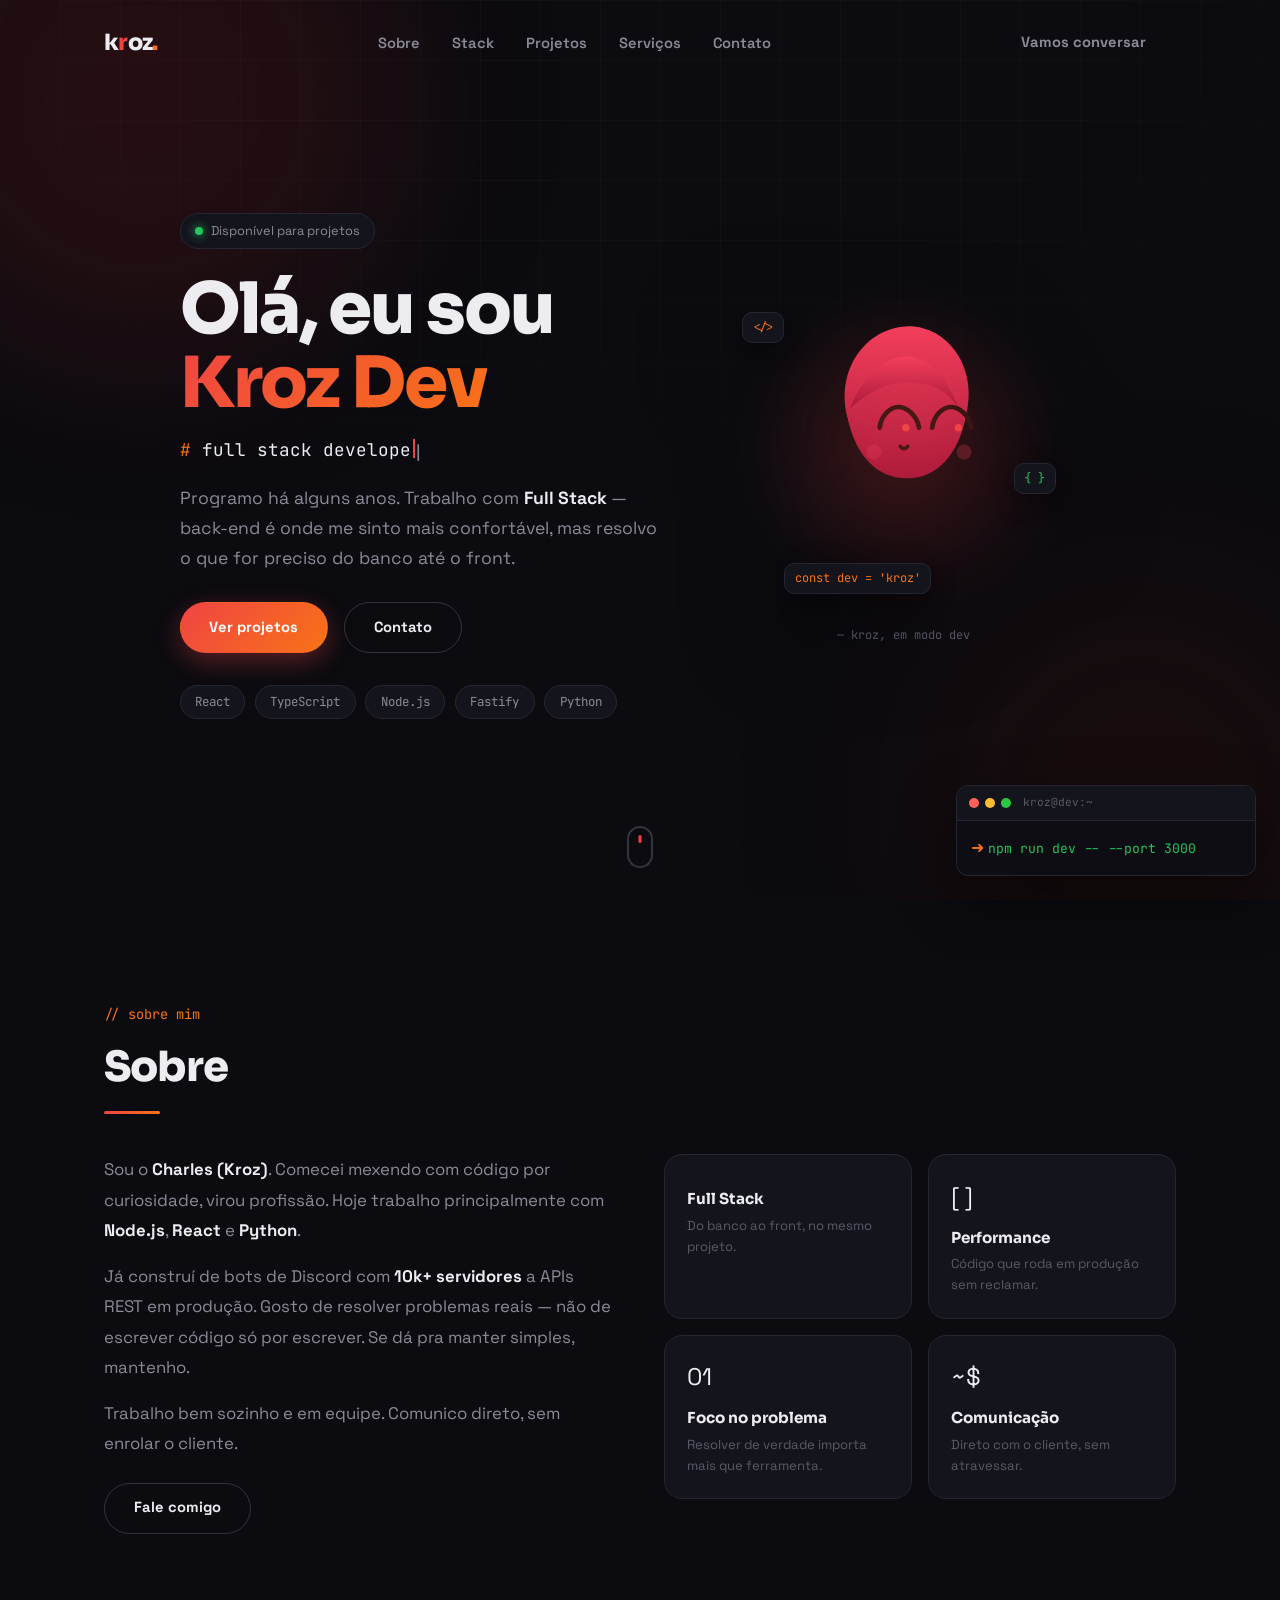
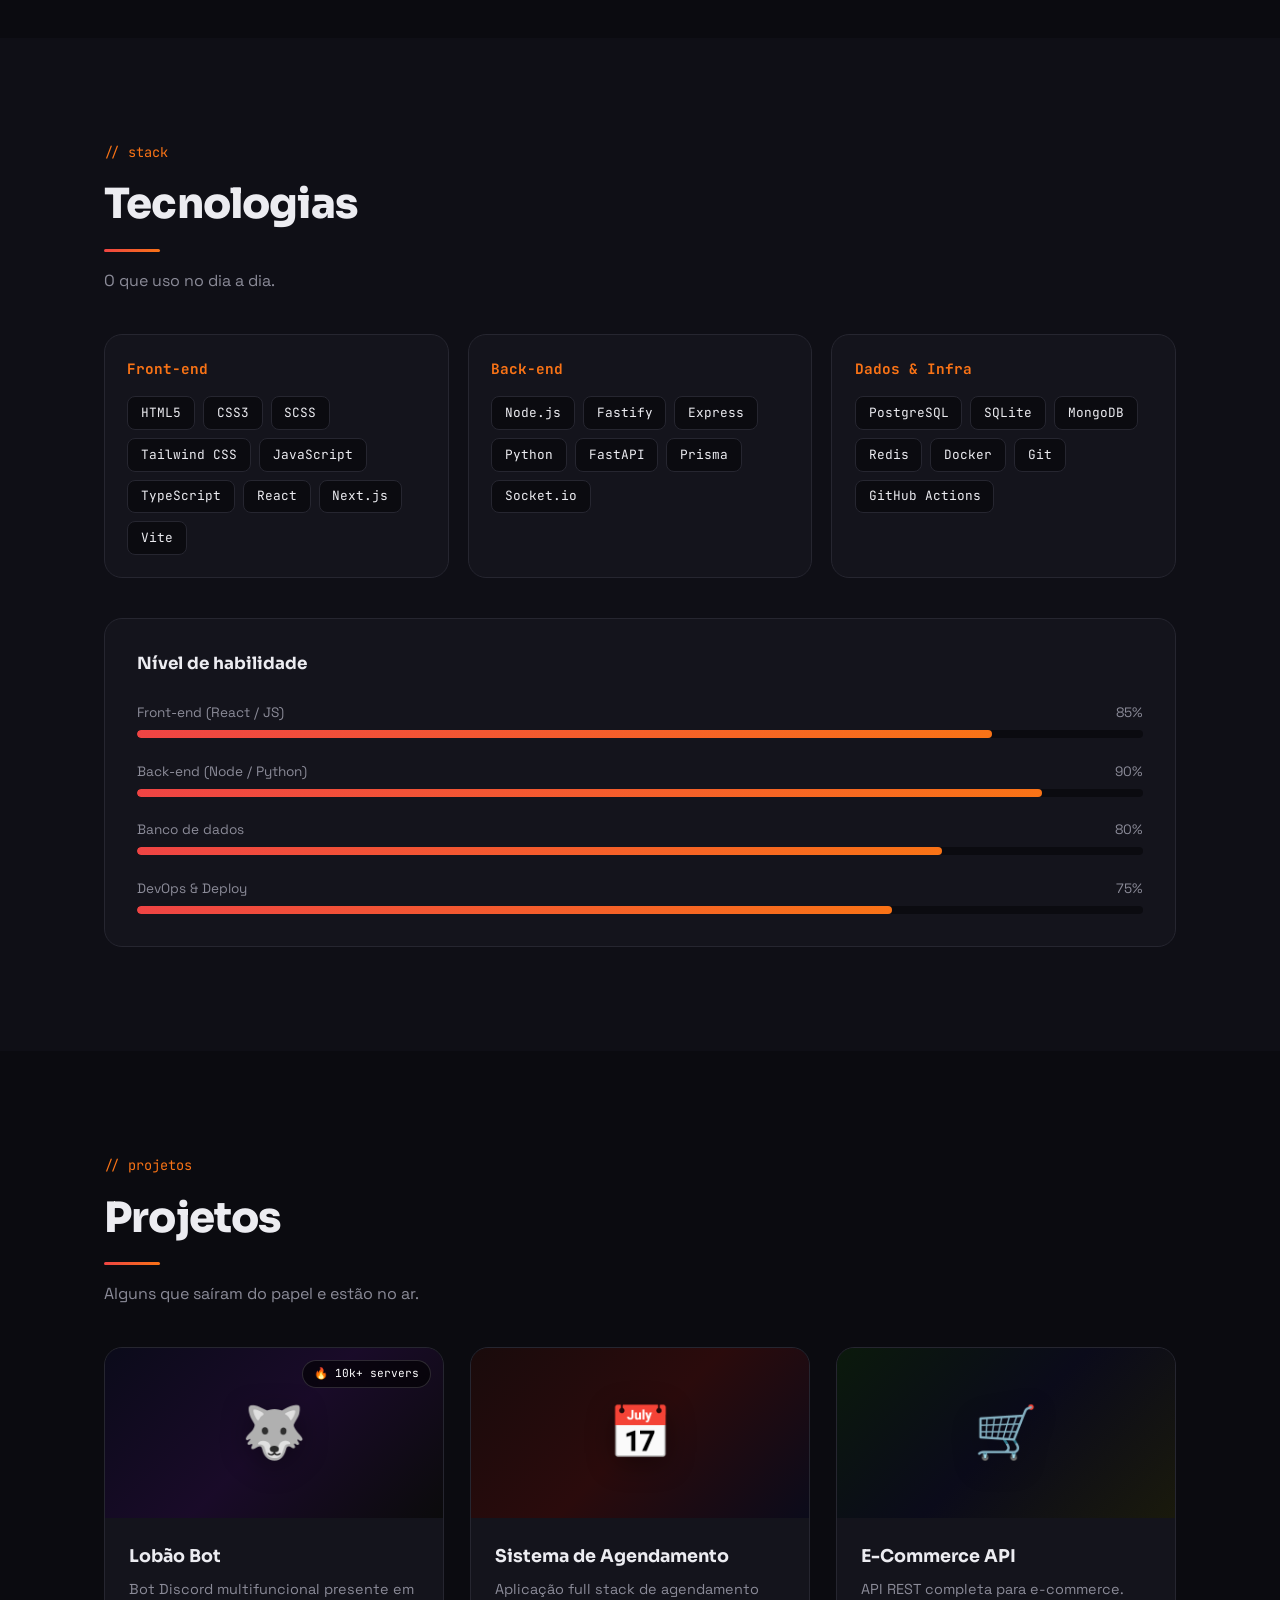
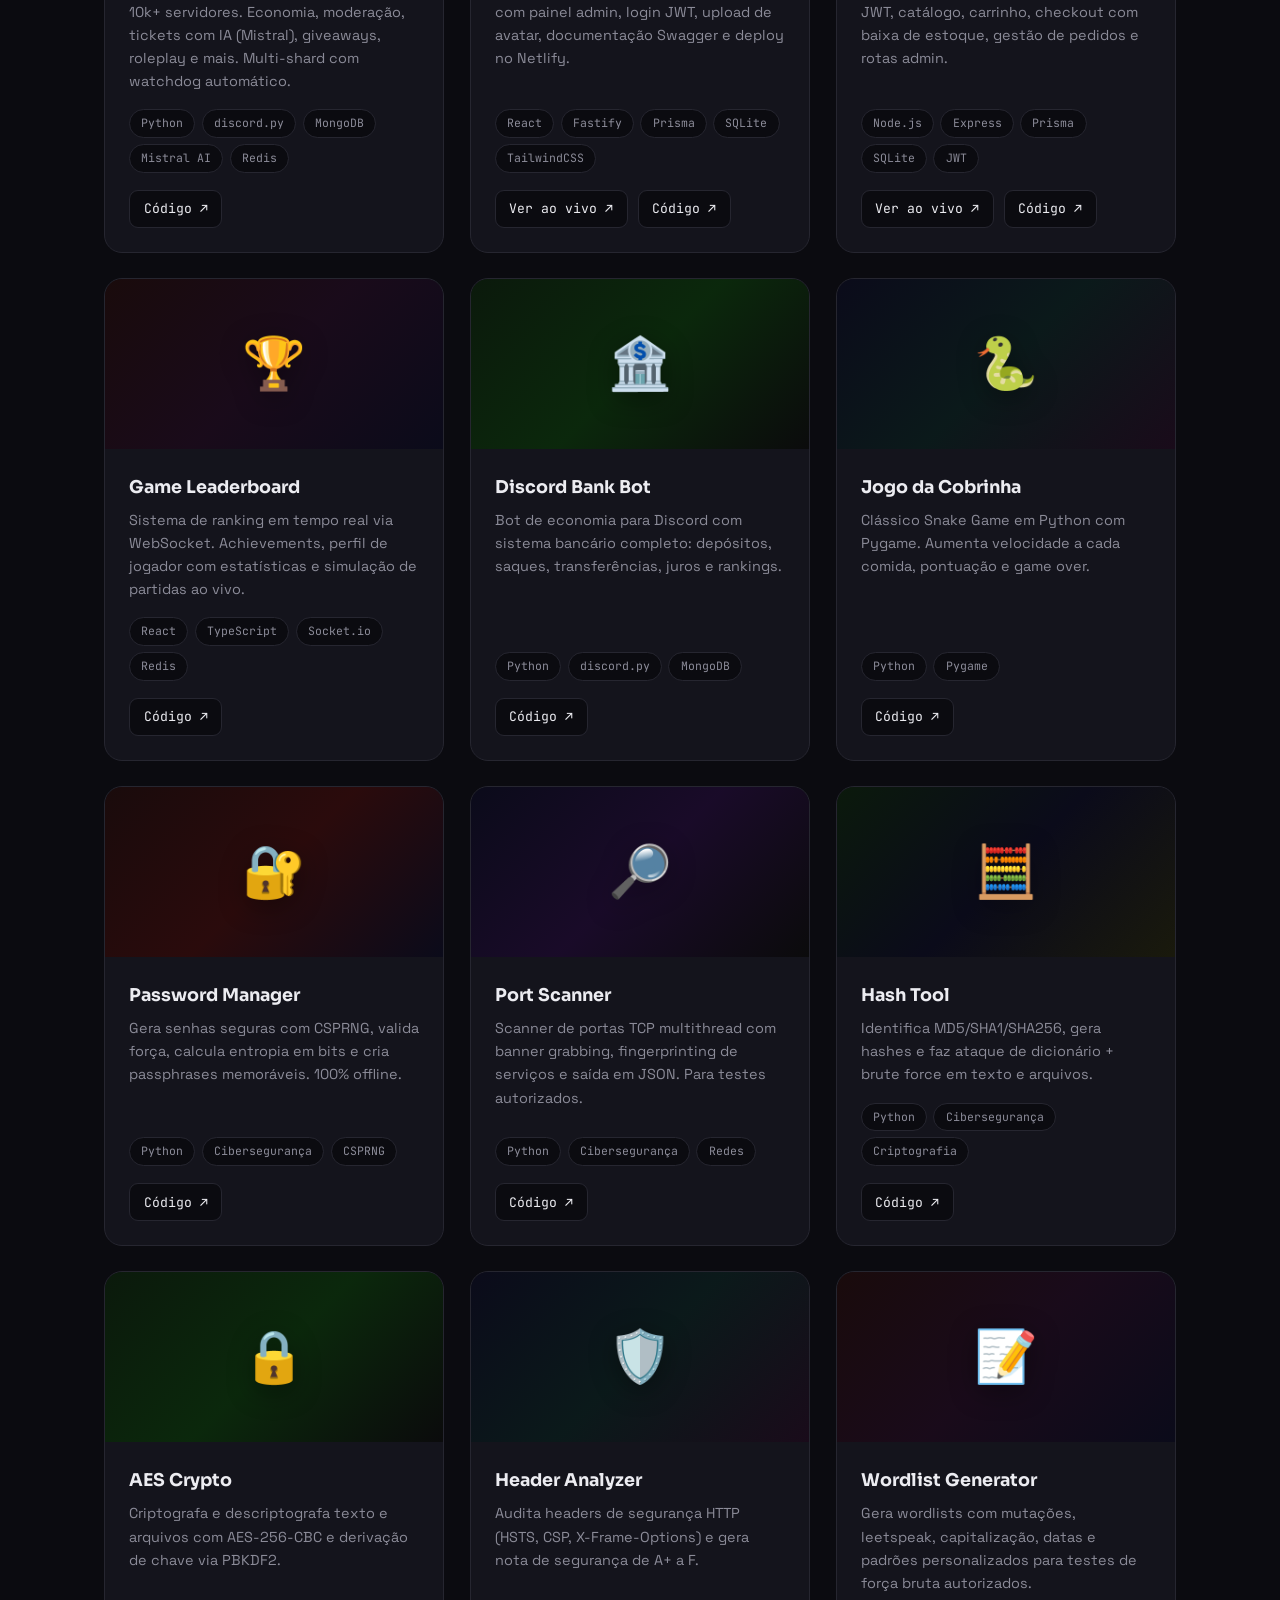
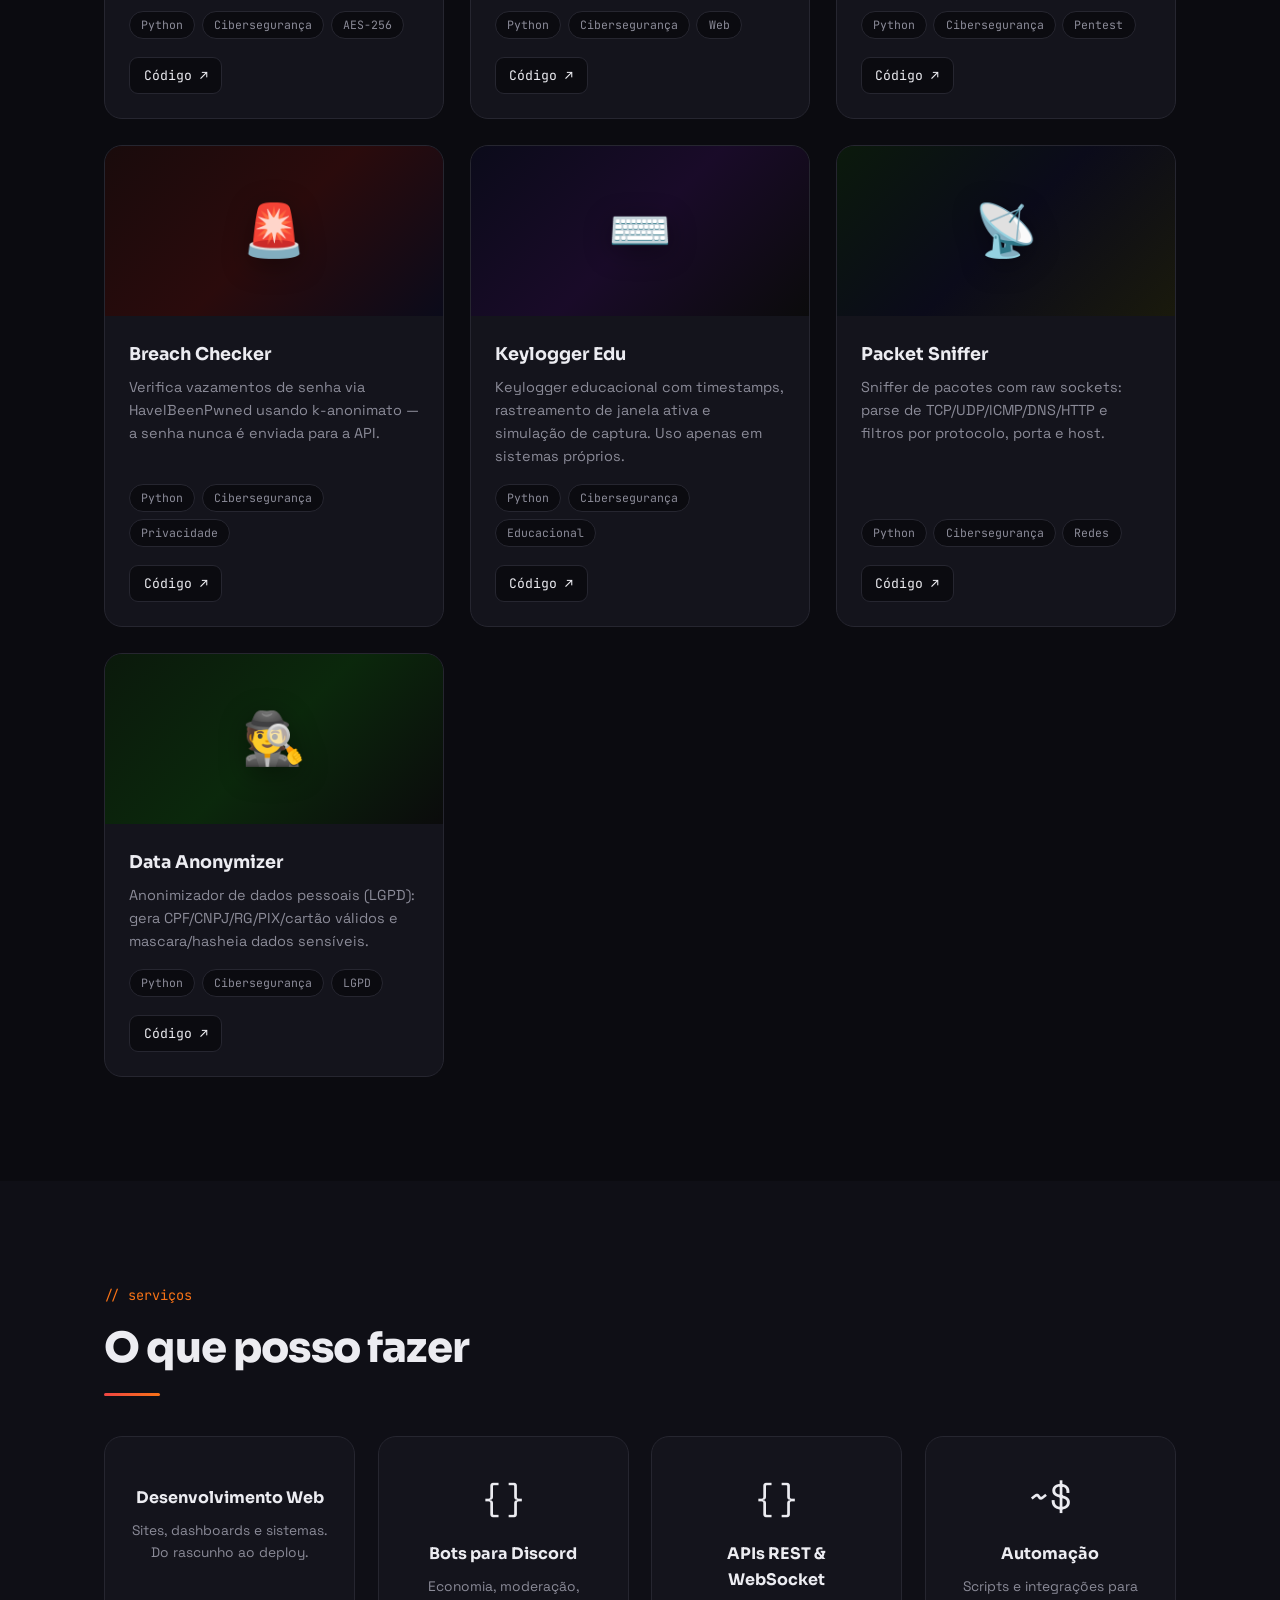
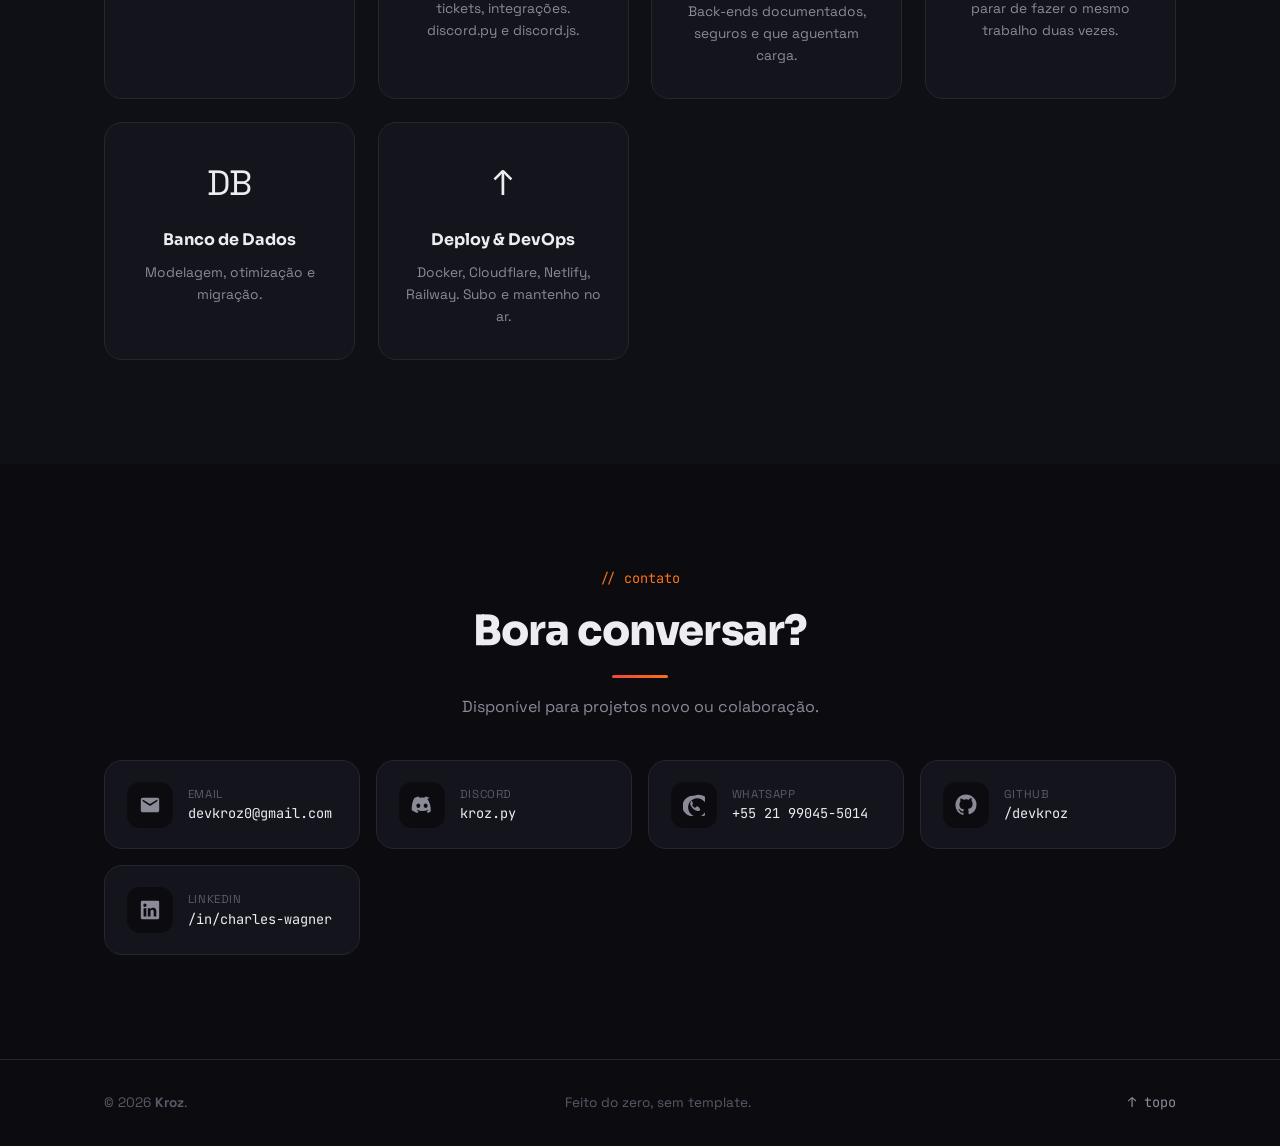
==== commit 16739457: "Adiciona projetos de cibersegurança ao portfólio" ====
--- a/src/index.html
+++ b/src/index.html
@@ -128,9 +128,9 @@
             <strong>Node.js</strong>, <strong>React</strong> e <strong>Python</strong>.
           </p>
           <p>
-            Já construí de bots de Discord com milhares de usuários a APIs REST
-            usadas em produção. Gosto de resolver problemas reais — não de
-            escrever código só por escrever. Se dÃ¡ pra manter simples, mantenho.
+            Já construí de bots de Discord com <strong>10k+ servidores</strong> a
+            APIs REST em produção. Gosto de resolver problemas reais — não de
+            escrever código só por escrever. Se dá pra manter simples, mantenho.
           </p>
           <p>
             Trabalho bem sozinho e em equipe. Comunico direto, sem enrolar o
--- a/src/css/main.css
+++ b/src/css/main.css
@@ -204,6 +204,7 @@
 .pcard-links a:hover { background: rgba(239,68,68,0.12); border-color: var(--accent); color: var(--accent); }
 
 /* grad art for each project */
+.pcard-badge { position: absolute; top: 12px; right: 12px; background: rgba(0,0,0,0.6); border: 1px solid rgba(255,255,255,0.15); border-radius: 999px; padding: 0.25rem 0.7rem; font-size: 0.7rem; font-family: var(--font-mono); color: #fff; z-index: 2; backdrop-filter: blur(8px); }
 .grad-0 { background: linear-gradient(135deg,#1a0a0a,#2d0a0a,#0a0a1a); }
 .grad-1 { background: linear-gradient(135deg,#0a0a1a,#1a0a2a,#0a0a0a); }
 .grad-2 { background: linear-gradient(135deg,#0a1a0a,#0a0a1a,#1a1a0a); }
